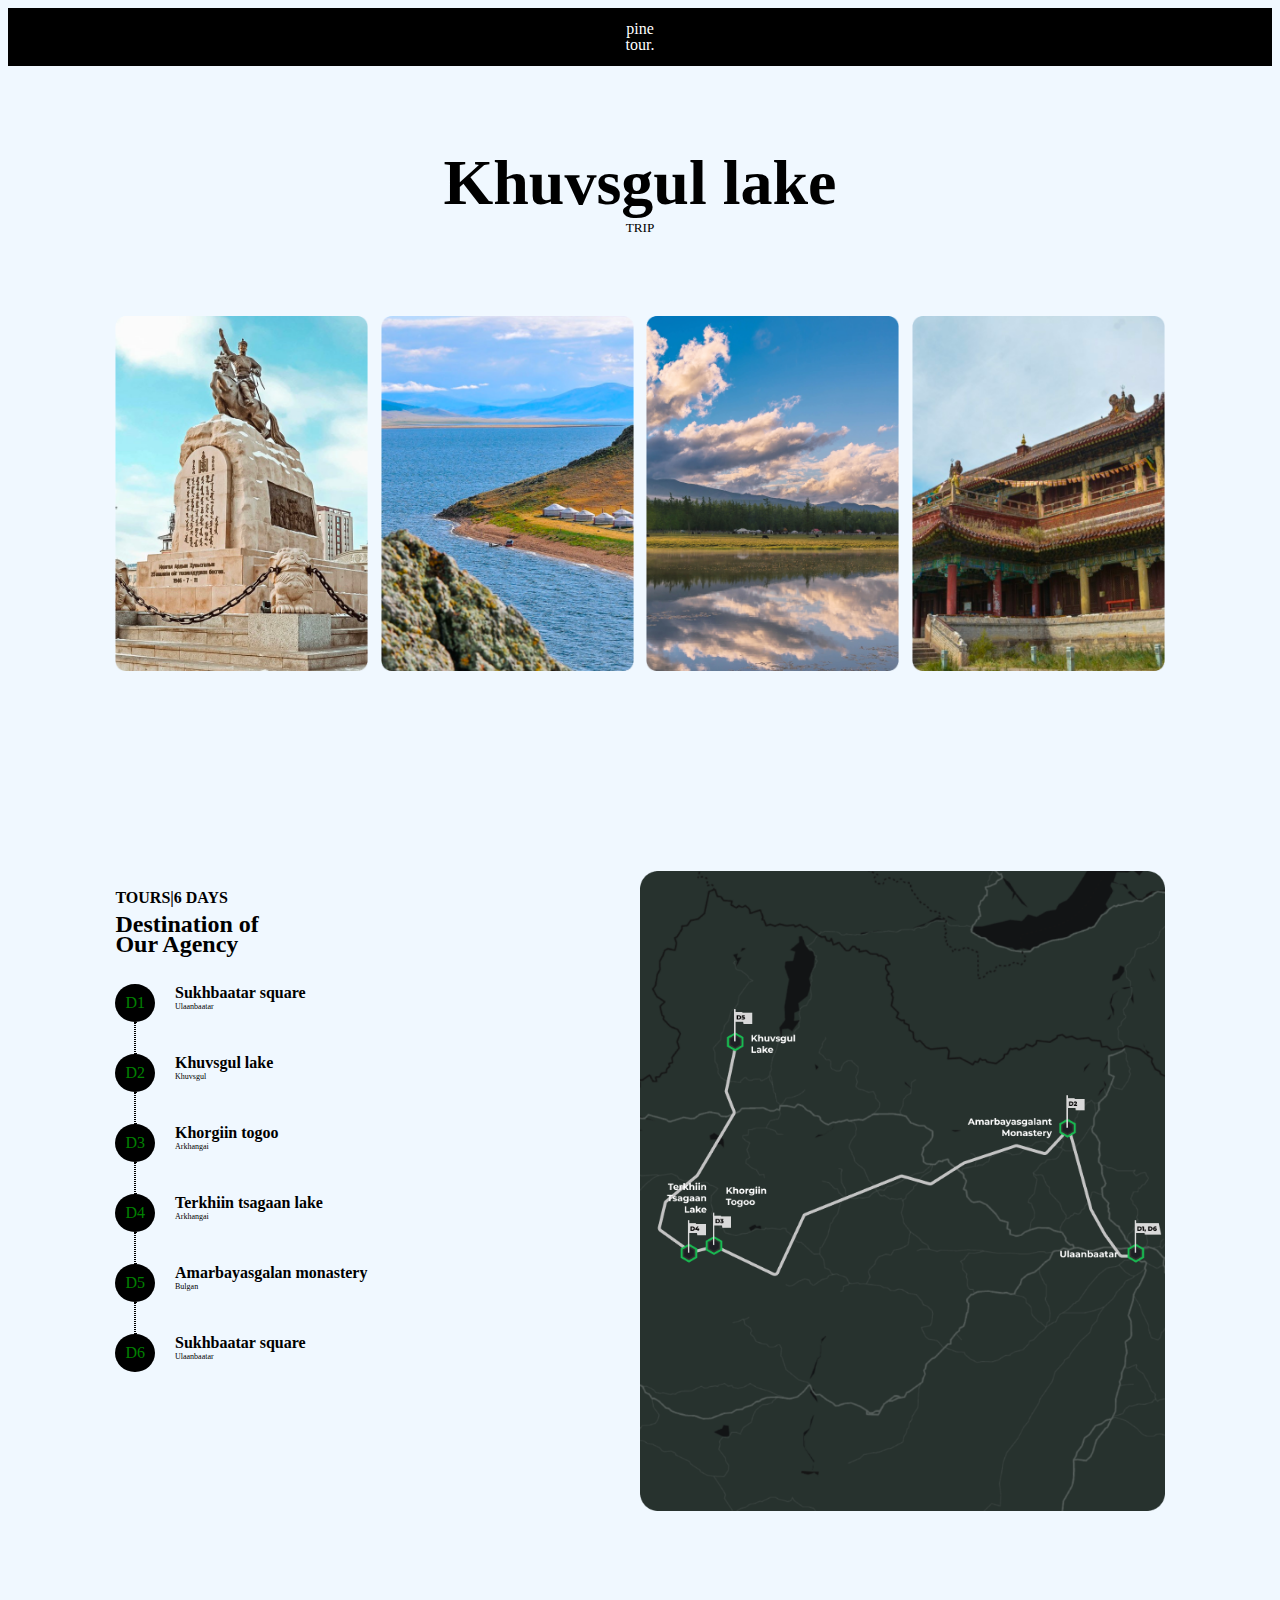
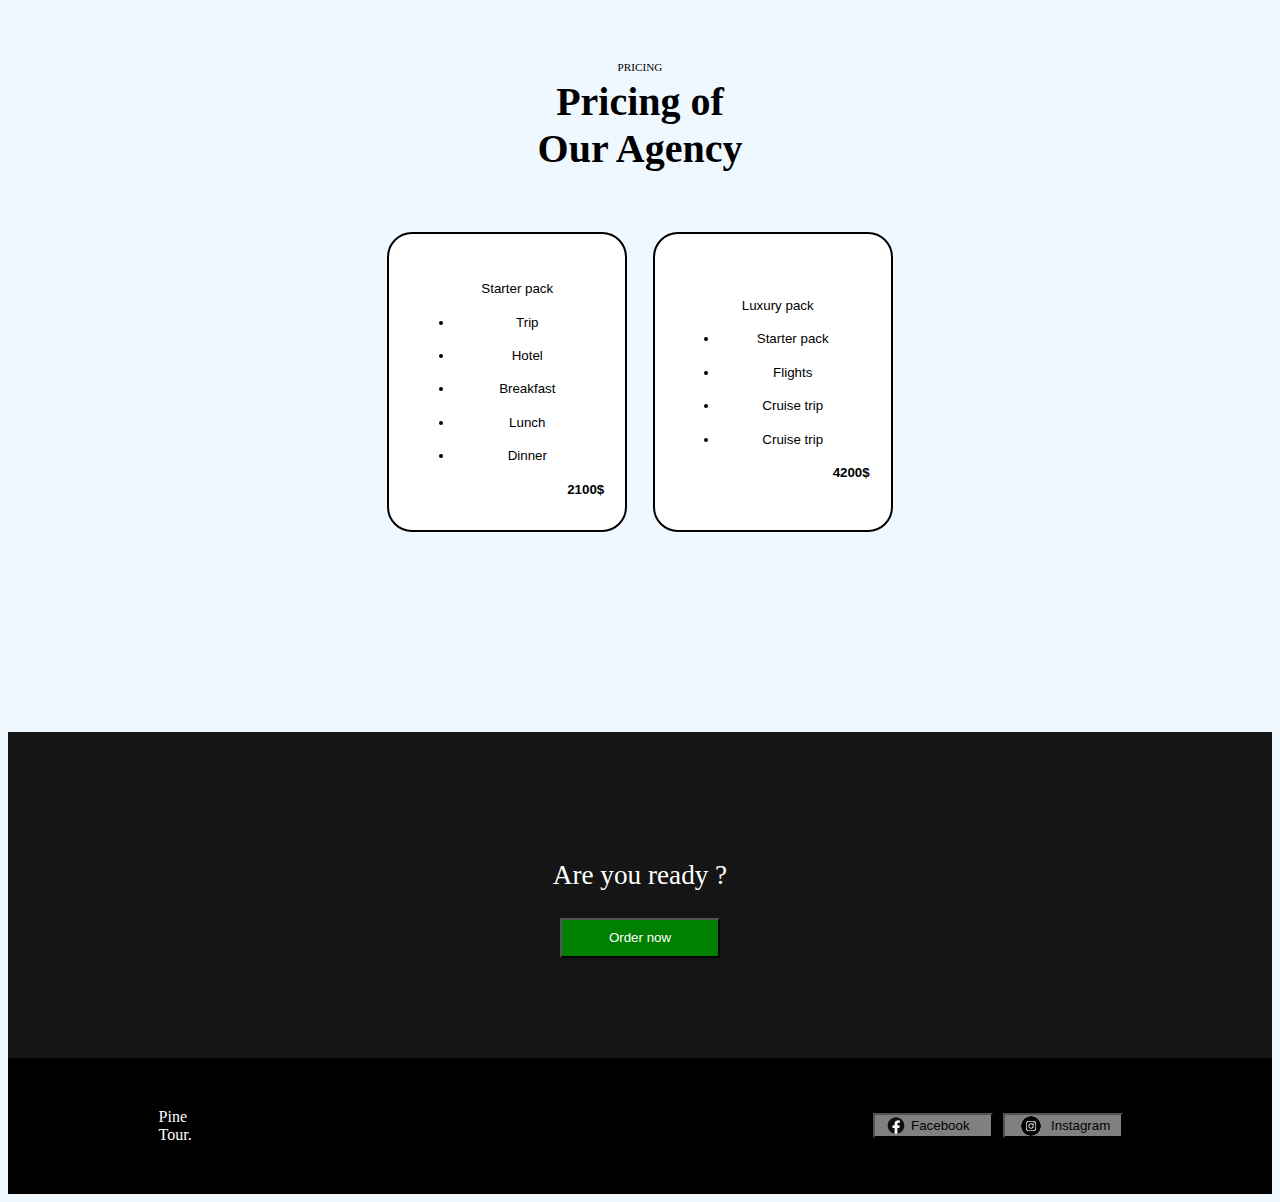
==== index.html @ 6aaae473 "first commit" ====
<!DOCTYPE html>
<hmtl>
<head>
<style>


.bottom{
    background-color:black;
    color:green;
    padding:10px;
    width:fit-content;
    height:fit-content;
    border-radius:100%
}
.dot{
    height:30px;
    width:0px;
    border:1px dotted black;
    margin-left:19px;
}
button:hover{
    border-color:green
}

</style>
</head>
    <body style="background-color:aliceblue" >
        <div style="background-color:black;color:white;text-align:center;padding:5px;line-height: 0%;position:sticky;top:0">
            <p>pine</p>
            <p>tour.</p>
        </div>
        <div style="text-align:center;margin:80px;">
            <h1 style="margin:0;font-size:400%">Khuvsgul lake</h1>
            <h5 style="font-weight:lighter;margin:0" >TRIP</h5>
        </div>
        <div style="justify-content:center;display:flex;gap:1%" >
            <img style="width:20%" src="Group 14.png"/>
            <img style="width:20%" src="Group 15.png"/>
            <img style="width:20%" src="Group 13 (2).png"/>
            <img style="width:20%" src="Frame 16.png"/>
        </div>
        <div style="
        display:flex;
        justify-content:center;
        margin:auto;
        margin-top:200px;
        margin: bottom 200px;">
         <div style="width:41.5%;;">
            <div style="line-height:0;">
                <h5 style="font-size:100%">TOURS|6 DAYS</h5>
                <h2>Destination of</h2>
                <h2>Our Agency</h2>

            </div>
            <div>
                <div style="display:flex;margin-top:40px">
                    <div class="bottom">D1</div>
                    <div style="margin-left:20px">
                        <b style="margin:0">Sukhbaatar square</b>
                        <p style="font-size:50%;margin:0">Ulaanbaatar</p>
                    </div>
                </div>
                <div class="dot"></div>
                <div style="display:flex">
                    <div class="bottom">D2</div>
                    <div style="margin-left:20px">
                        <b>Khuvsgul lake</b>
                        <p style="font-size:50%;margin:0">Khuvsgul</p>
                    </div>
                </div>
                <div class="dot"></div>
                <div style="display:flex">
                    <div class="bottom">D3</div>
                    <div style="margin-left:20px">
                        <b>Khorgiin togoo</b>
                        <p style="font-size:50%;margin:0">Arkhangai</p>
                    </div>
                </div>
                <div class="dot"></div>
                <div style="display:flex">
                    <div class="bottom">D4</div>
                    <div style="margin-left:20px">
                        <b>Terkhiin tsagaan lake</b>
                        <p style="font-size:50%;margin:0">Arkhangai</p>
                    </div>
                </div>
                <div class="dot"></div>
                <div style="display:flex">
                    <div class="bottom">D5</div>
                    <div style="margin-left:20px">
                        <b>Amarbayasgalan monastery</b>
                        <p style="font-size:50%;margin:0">Bulgan</p>
                    </div>
                </div>
                <div class="dot"></div>
                <div style="display:flex">
                    <div class="bottom">D6</div>
                    <div style="margin-left:20px">
                        <b>Sukhbaatar square</b>
                        <p style="font-size:50%;margin:0">Ulaanbaatar</p>
                    </div>
                </div>

            </div>
         </div>
         <img style="width:41.5%" src="Group 26.png"/>
        </div>
        <div style="text-align:center;margin-top:150px">
            <p style="margin:5px;font-size:70%">PRICING</p>
            <h2 style="margin:0; font-size:250%">Pricing of</h2>
            <h2 style="margin:0 ;font-size:250%">Our Agency</h2>
        </div>
        <div style="display:flex;justify-content:center; margin-top:60px">
            <button id="demo1" onclick="myFunction1()" style="background-color: white;width:19%;shape-margin:100px;border-radius:25px;border-style:solid;height:300px" type="button">
                <p style="margin-left:20px">Starter pack</p>
                <ul>
                    <li style="margin:10%">Trip</li>
                    <li style="margin:10%">Hotel</li>
                    <li style="margin:10%">Breakfast</li>
                    <li style="margin:10%">Lunch</li>
                    <li style="margin:10%">Dinner</li>
                </ul>
                <b style="margin-left:70%;margin-top:20px;">2100$</b>
            </button>
            <script>
                function myFunction1(){
                    document.getElementById("demo1").style.bordercolor="green";
                }
            </script>
            <button id="demo" onclick="myFunction()" style="background-color:white;width:19%;margin-left:2%;border-radius:25px;border-style:solid;height:300px" type="button">
                <p style="margin-left:10px">Luxury pack</p>
                <ul>
                    <li style="margin:10%">Starter pack</li>
                    <li style="margin:10%">Flights</li>
                    <li style="margin:10%">Cruise trip</li>
                    <li style="margin:10%">Cruise trip</li>
                    
                </ul>
                <b style="margin-left:70%;margin-top:0%">4200$</b>
            </button>
            <script>
                function myFunction(){
                    document.getElementById("demo").style.borderColor="green";
                 }
            
            </script>
        </div>
        <div style="background-color:rgb(22, 21, 21);padding:100px;color:white;text-align:center;margin-top:200px">
            <p style="font-size:170%">Are you ready ?</p>
            <a href="file:///Users/24LP8255/Desktop/lesson-1/index1.html"><button style="background-color:green;padding:1%;color:white;width:15%" type="button">Order now</button></a>
        </div>
        <div style="background-color:black;color:white;display: flex;justify-content:center;padding:50px">
            <div style="display:flex;justify-content:space-between;width:83%;">
            <div>
                <p style="margin:0;margin-left:5%">Pine</p>
                <p style="margin:0;margin-left:5%">Tour.</p>
            </div>
            <div style="display:flex;justify-content:space-between;align-items:center;gap:10px">
                <button style="display:flex;align-items:center;background-color:gray;height:25px;width:120px">
                    <img src="Facebook-f_Logo-Black-Logo.wine.svg" style="width:25px;height:25px;width:30px"/>
                    <p>Facebook</p>
                </button>
                <button style="display:flex;align-items:center;background-color:gray;height:25px;width:120px">
                    <img src="images (1).png" style="width:20px;height:20px;margin:10px;background-color:gray;border-radius: 100%;"/>
                    <p>Instagram</p>
                </button>
            </div>
            </div>
        </div>

        

    </body>
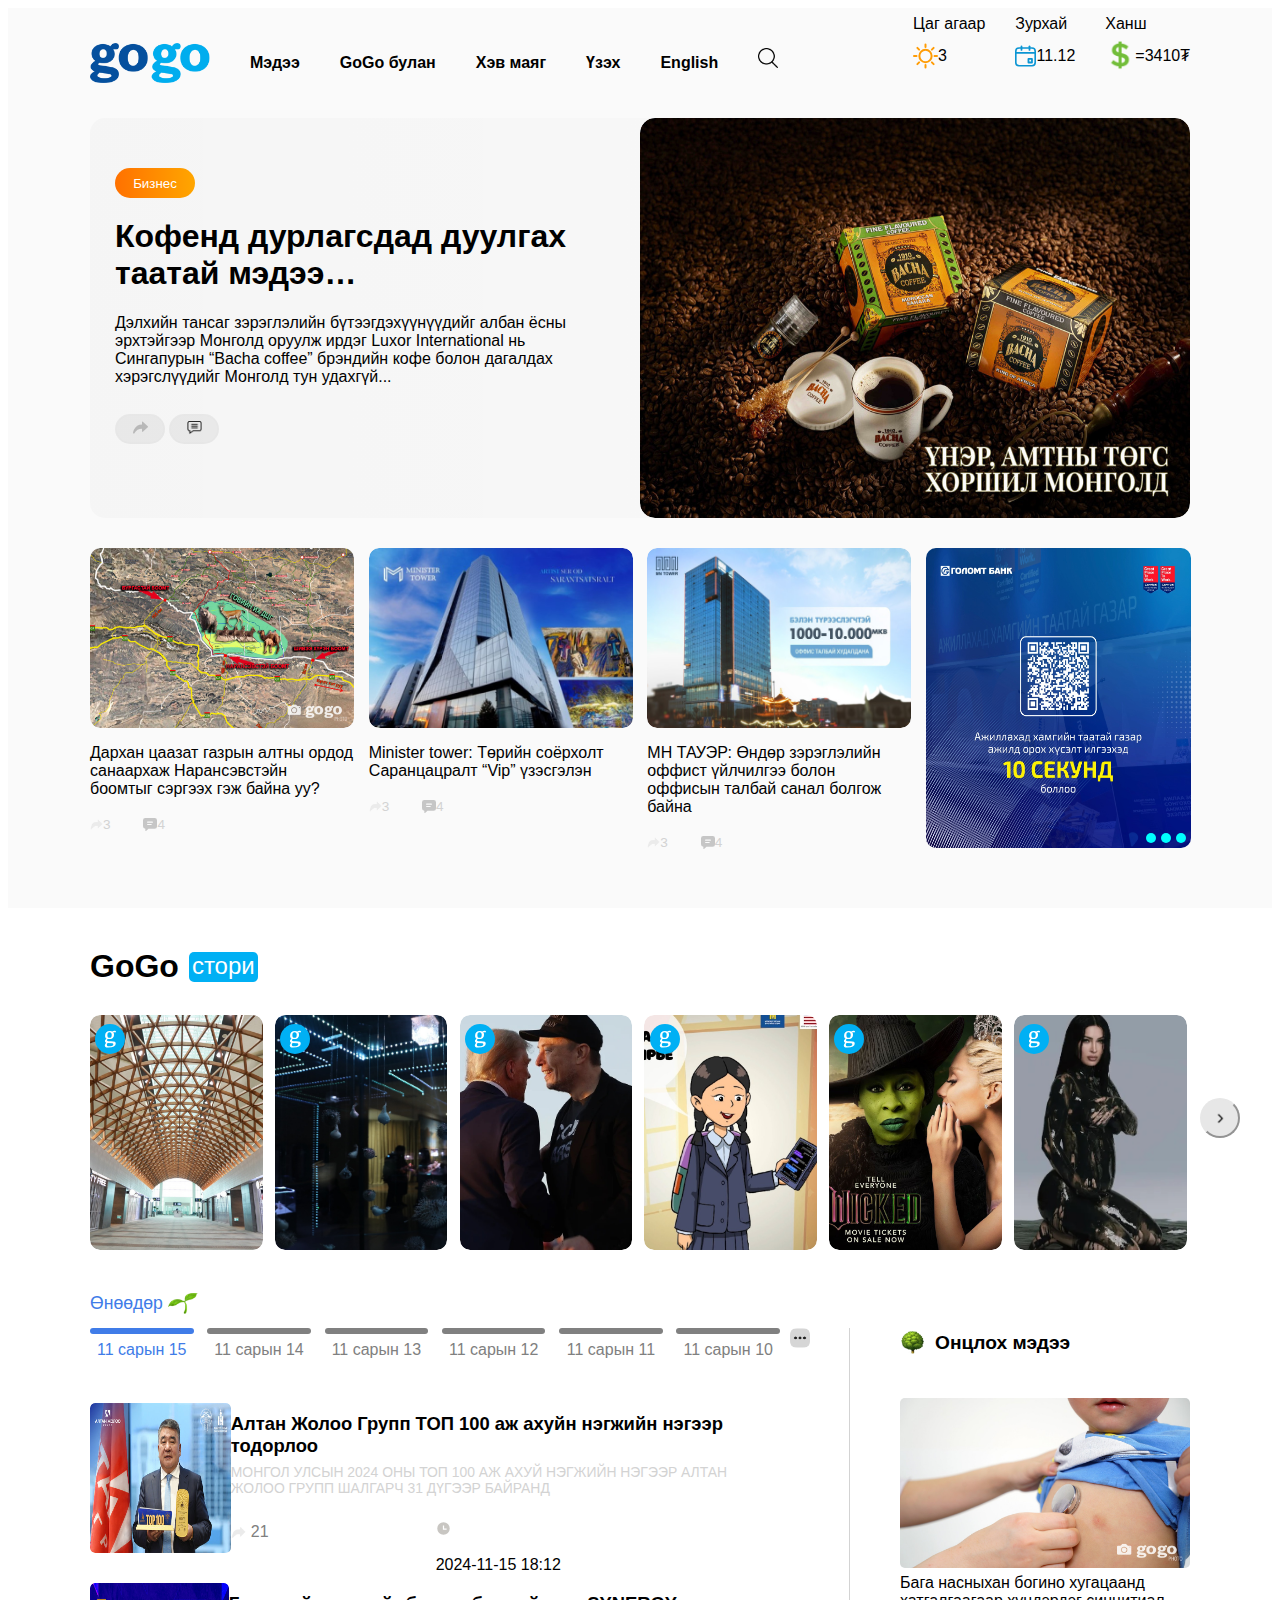
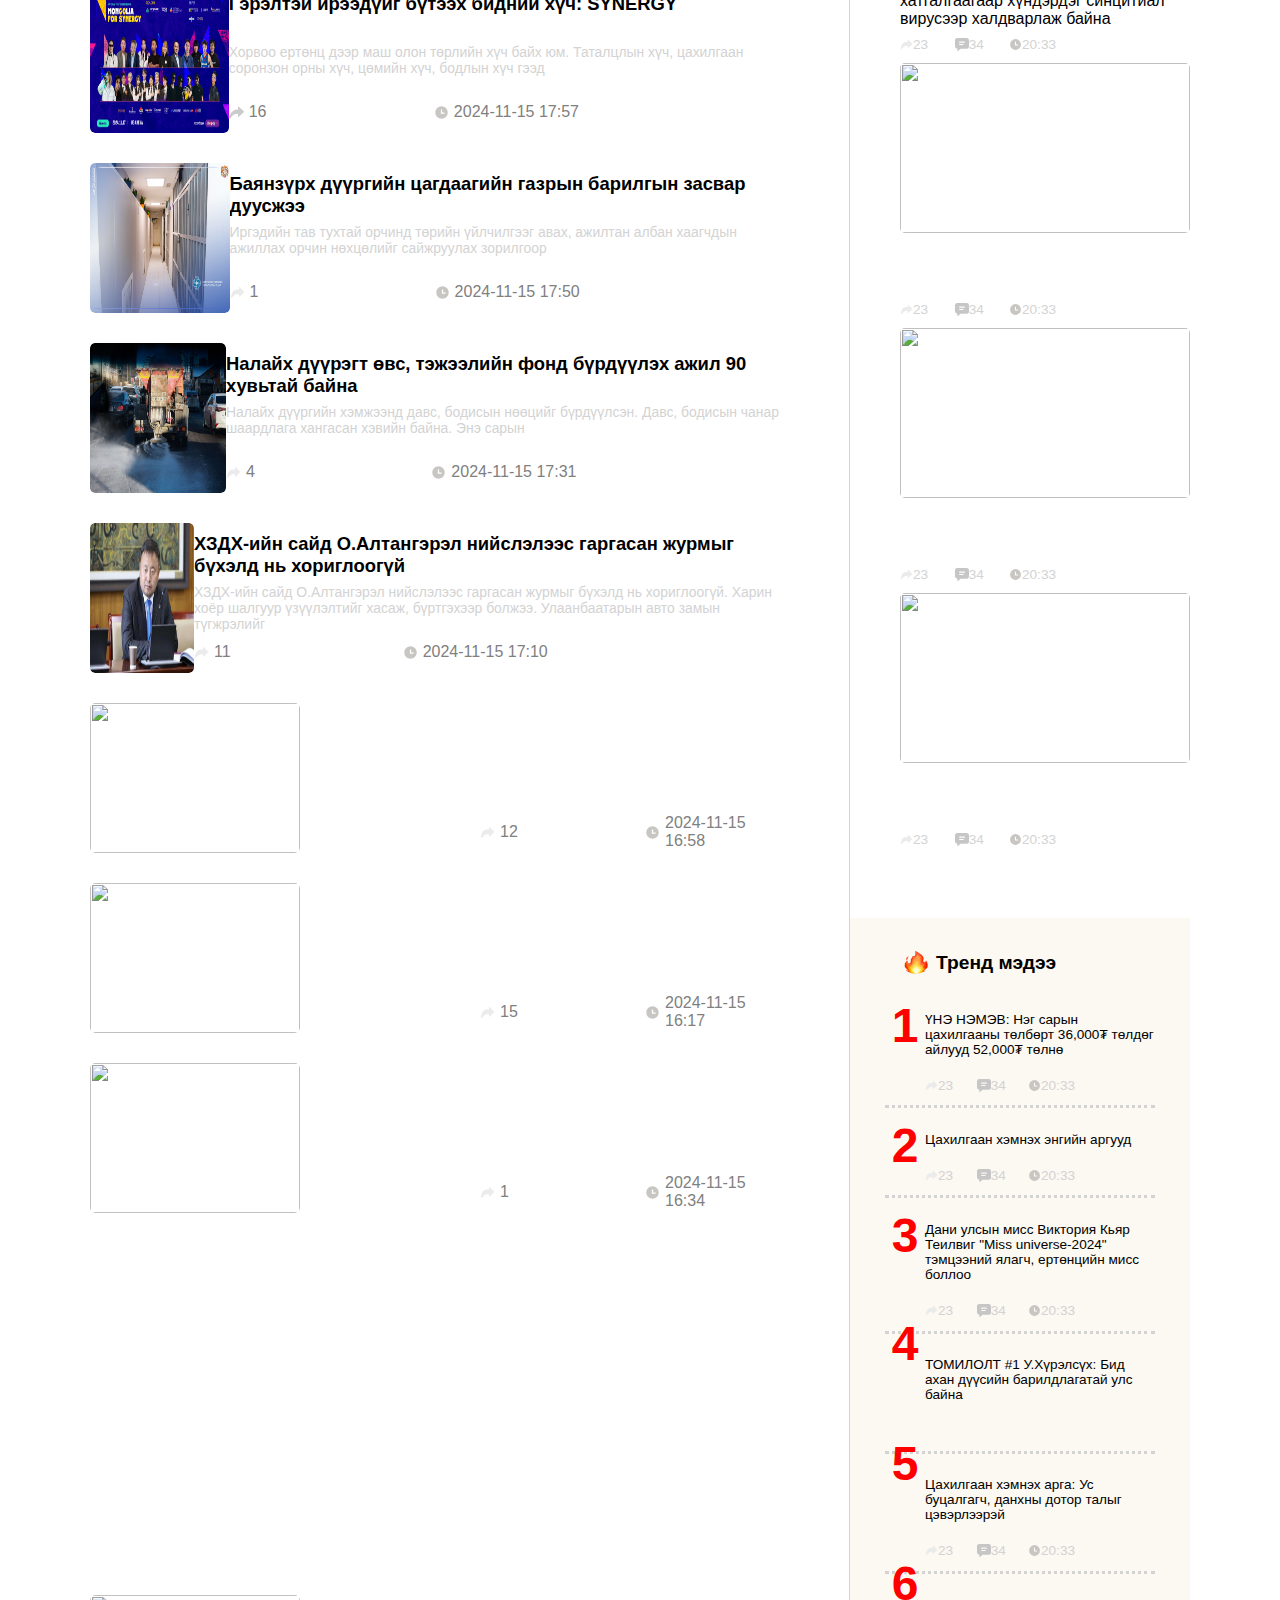
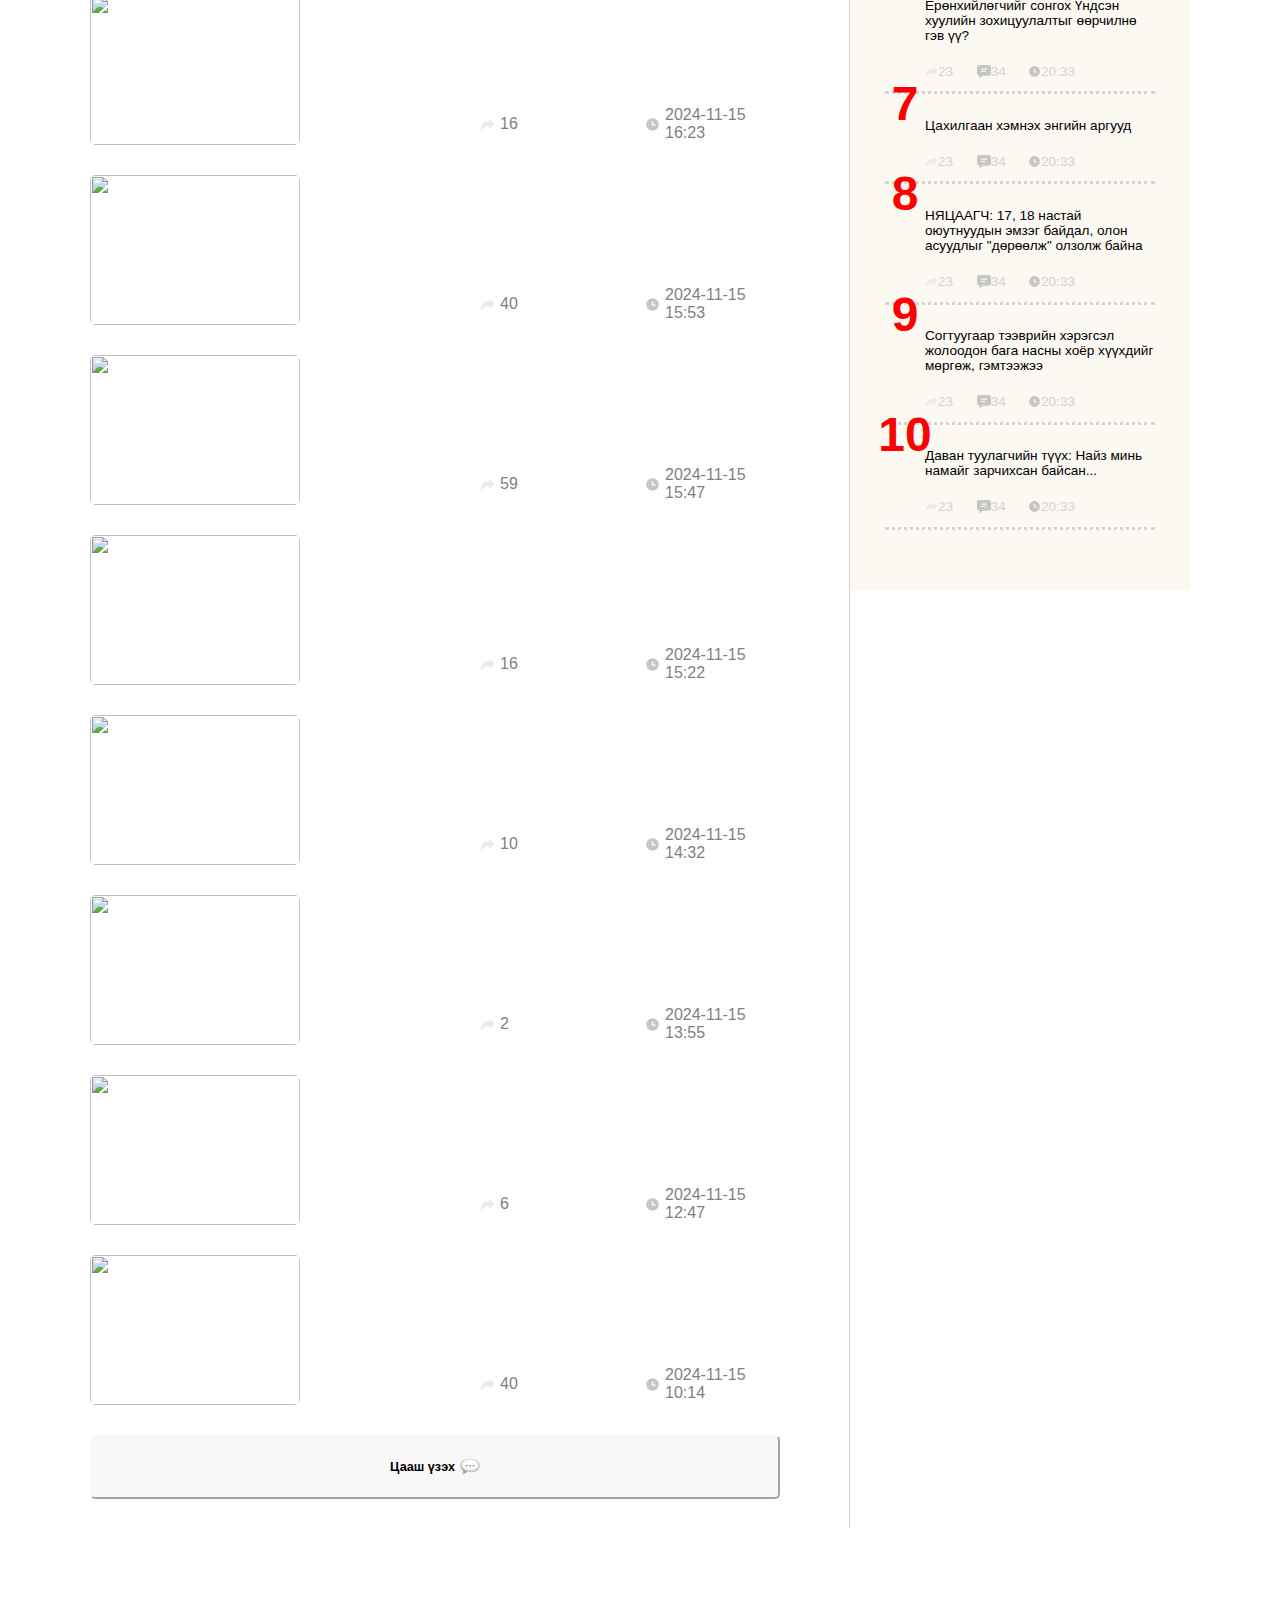
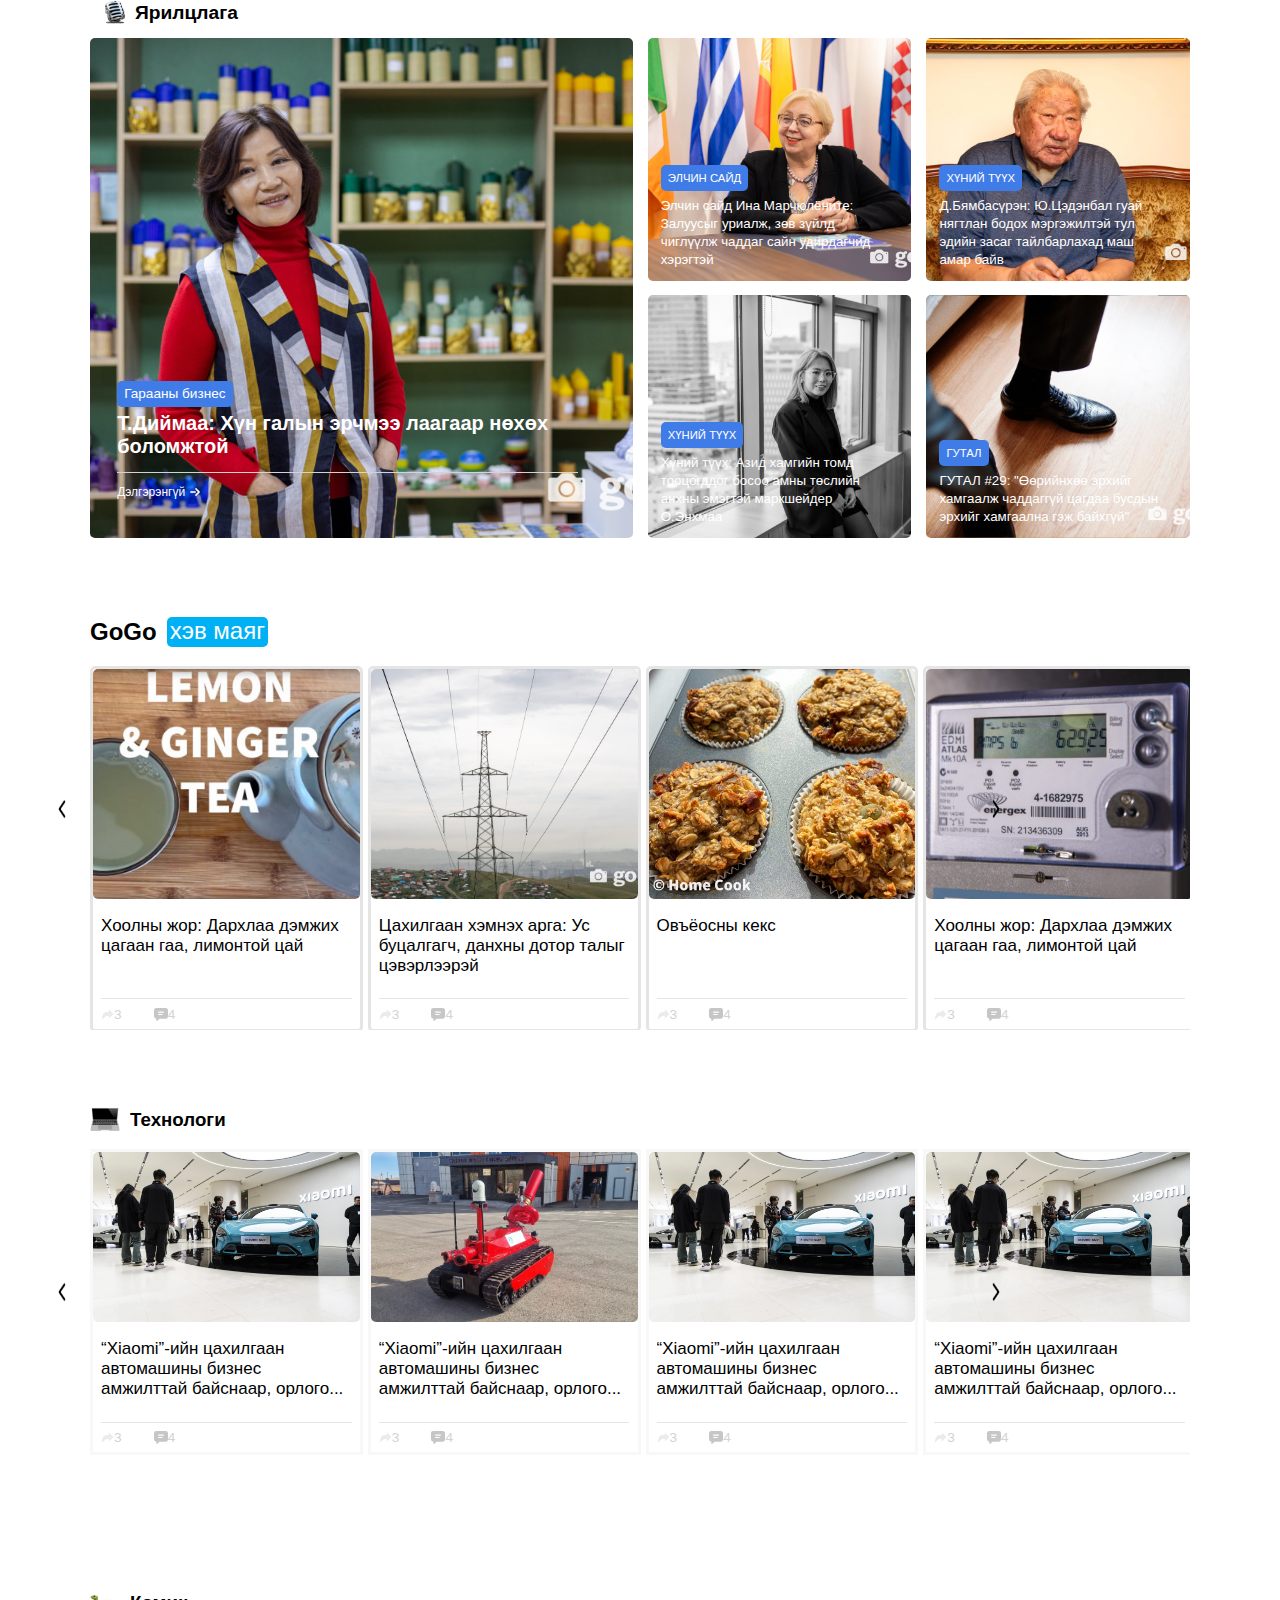
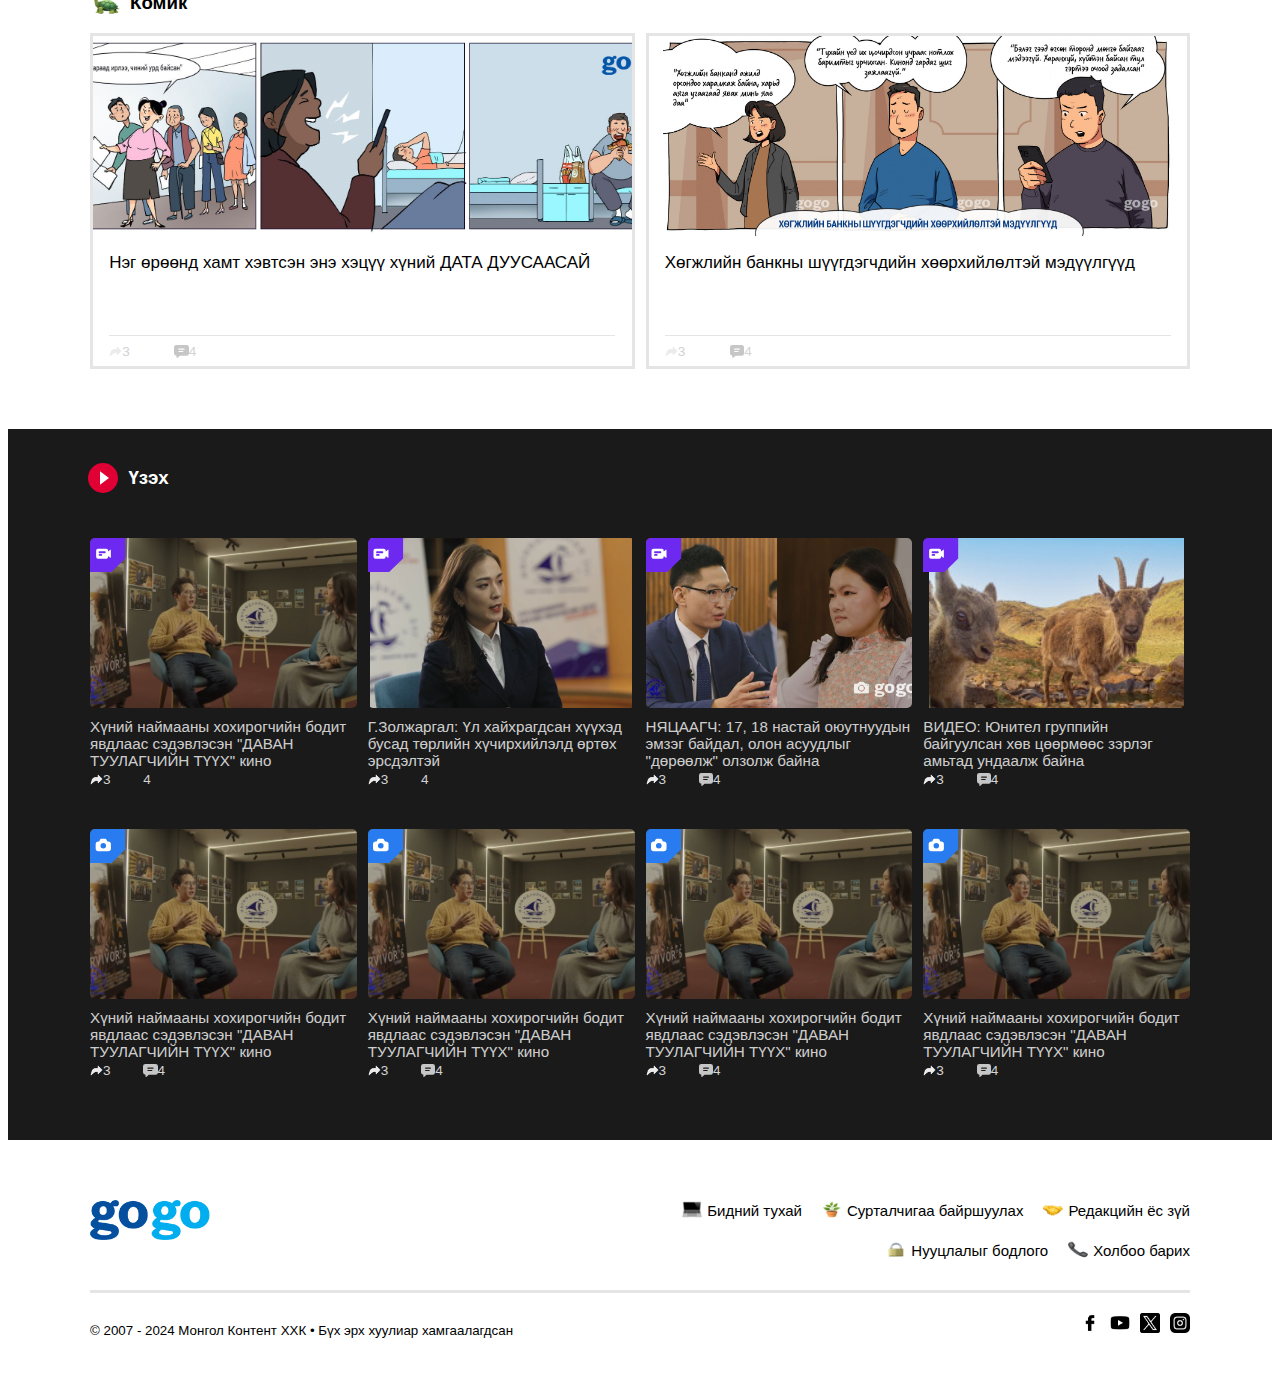
==== commit 20f32fae: "oorclolt" ====
--- a/index.html
+++ b/index.html
@@ -1,173 +1,1685 @@
 <!DOCTYPE html>
-<hmtl>
+<html lang="en">
+
 <head>
-<style>
+    <meta charset="UTF-8">
+    <meta name="viewport" content="width=device-width, initial-scale=1.0">
+    <title>GoGo</title>
+    <link rel="stylesheet" href="style.css">
+    <script src="new.js"></script>
+</head>
+<body>
+    <div class="div1">
+        <div class="header">
+            <div class="head1">
+                <img src="gogo-logo.345096b3.png" class="logo" />
+                <div class="dropdown">
+                    <strong class="dorpbtn">Мэдээ</strong>
+                    <div class="dropdown-content">
+                        <div style="display:flex">
+                            <div class="list-margin">
+                                <li><a href="#">Улс төр</a></li>
+                                <li><a href="#">Бизнес</a></li>
+                                <li><a href="#">Эдийн засаг</a></li>
+                                <li><a href="#">Боловсрол</a></li>
+                            </div>
+                            <div class="list-margin">
+                                <li><a href="#">SOS</a></li>
+                                <li><a href="#">Спорт</a></li>
+                                <li><a href="#">Нийгэм</a></li>
+                                <li><a href="#">Дэлхийд</a></li>
+                                <li><a href="#">GoGo Тойм</a></li>
+                            </div>
+                        </div>
+                    
+                    </div>
+                </div>
+                <div class="dropdown">
+                    <strong class="dorpbtn">GoGo булан</strong>
+                    <div class="dropdown-content">
+                        <div style="display:flex">
+                         <div class="list-margin">
+                            <li><a href="#">GoGo cafe</a></li>
+                            <li><a href="#">GoGO асуулт </a></li>
+                            <li><a href="#">CEO</a></li>
+                            <li><a href="#">Гарааны бизнес</a></li>
+                            <li><a href="#">Соёлын довтолгоо</a></li>
+                        </div>
+                        <div class="list-margin">
+                            <li><a href="#"></a></li>
+                            <li><a href="#"></a></li>
+                            <li><a href="#"></a></li>
+                            <li><a href="#"></a></li>
+                            <li><a href="#"></a></li>
+                        </div>
+                        </div>
+                    </div>
+                </div>
+                <div>
+                    <strong>Хэв маяг</strong>
+                    <div>
+                        <div></div>
+                        <div></div>
+                    </div>
+                </div>
+                <div>
+                    <strong>Үзэх</strong>
+                    <div></div>
+                </div>
+                <strong>English</strong>
+                <div id="search-input"><input/></div>
+                <div  onclick="MyFunction">
+                    <img src="search-interface-symbol.png" id="search-symbol"/>
+                    <div id="search-input"></div>
+                </div>
 
+                <script>
+                    function MyFunction(){
+                        document.getElementByid("search-input").style.display="block"
+                    }
+                </script>
+            </div>
+            <div id="head2">
+                <div style="line-height: 0;">
+                    <p>Цаг агаар</p> 
+                    <div style="display:flex">
+                        <img src="sun-icon.b61be7df.svg"/>
+                        <p>3</p>
+                    </div>
+                </div>
+                <div style="line-height: 0;">
+                    <p>Зурхай</p>
+                    <div style="display:flex">
+                        <img src="calendar-icon.ff84145b.svg"/>
+                        <p>11.12</p>
+                    </div>
+                </div>
+                <div style="line-height:0;">
+                    <p>Ханш</p>
+                    <div style="display:flex">
+                        <img style="width:30px;height:30px" src="dollar-symbol.png"/>
+                        <p>=3410₮</p>
+                    </div>
+                </div>
+            </div>
+        </div>
+        <div class="heade960"></div>
+        <div class="p1">
+            <div class="new1">
+                <div>
+                    <button class="button1">Бизнес</button>
+                    <div class="txt1">
+                        <h1>Кофенд дурлагсдад дуулгах таатай мэдээ…</h1>
+                    </div>
+                    <div class="txt1">
+                        <p>Дэлхийн тансаг зэрэглэлийн бүтээгдэхүүнүүдийг албан ёсны эрхтэйгээр Монголд оруулж ирдэг Luxor International нь Сингапурын “Bacha сoffee” брэндийн кофе болон дагалдах хэрэгслүүдийг Монголд тун удахгүй...</p>
+                    </div>
+                    <div style="margin-top:20px">
+                        <button class="button-share">
+                            <img  class="share-icon" src="share-gray.f2280499.svg"/>
+                        </button>
+                        <button class="button-share">
+                            <img style="width: 15px;height: 15px;" src="comment.png"/>
+                        </button>
+                    </div>
+                </div>
+            </div>
+            <div class="img1-div">
+                <img src="gogo2.jpg" class="main-new-img"/>
+                <div class="hover-ef">
+                    <div class="read"><p>Дэлгэрэнгүй унших</p>
+                        <img class="read-arrow" src="arrow-right.png"/>
+                    </div>
+                    
+                </div>
+            </div>
+        </div>
+        <div class="p2">
+            <div class="new-img">
+                <div class="border-img">
+                    <img class="img1" src="new1.jpg"/>
+                    <div class="hover-ef1">
+                        <div class="read">
+                            <p>Унших</p>
+                            <img class="read-arrow" src="arrow-right.png"/>
+                        </div>
+                    </div>
+                </div>
+                <p>Дархан цаазат газрын алтны ордод санаархаж Нарансэвстэйн боомтыг сэргээх гэж байна уу?</p>
+                <div class="date2">
+                    <div class="date-div">
+                        <img class="icon-comment" src="icons8-share-48.png"/>
+                        <p>3</p>
+                    </div>
+                    <div class="date-div">
+                        <img class="icon-comment" src="comment-light.bd31b019.svg"/>
+                        <p>4</p>
+                    </div>
+                </div>
+            </div>
+            <div class="new-img">
+                <div class="border-img">
+                    <img class="img1" src="new2.jpg"/>
+                    <div class="hover-ef1">
+                        <div class="read">
+                            <p>Унших</p>
+                            <img class="read-arrow" src="arrow-right.png"/>
+                        </div>
+                    </div>
+                </div>
+                <p>Minister tower: Төрийн соёрхолт Саранцацралт “Vip” үзэсгэлэн</p>
+                <div class="date2">
+                    <div class="date-div">
+                        <img class="icon-comment" src="icons8-share-48.png"/>
+                        <p>3</p>
+                    </div>
+                    <div class="date-div">
+                        <img class="icon-comment" src="comment-light.bd31b019.svg"/>
+                        <p>4</p>
+                    </div>
+                </div>
+            </div>
+            <div class="new-img">
+                <div class="border-img">
+                    <img class="img1" src="new3.jpg"/>
+                    <div class="hover-ef1">
+                        <div class="read">
+                            <p>Унших</p>
+                            <img class="read-arrow" src="arrow-right.png"/>
+                        </div>
+                    </div>
+                </div>
+                <p>МН ТАУЭР: Өндөр зэрэглэлийн оффист үйлчилгээ болон оффисын талбай санал болгож байна</p>
+                <div class="date2">
+                    <div class="date-div">
+                        <img class="icon-comment" src="icons8-share-48.png"/>
+                        <p>3</p>
+                    </div>
+                    <div class="date-div">
+                        <img class="icon-comment" src="comment-light.bd31b019.svg"/>
+                        <p>4</p>
+                    </div>
+                </div>
+            </div>
+            <div class="new-img">
+                <img src="b1.jpg" id="b1" class="ad"/>
+                <img src="b2.jpg" id="b2" class="ad"/>
+                <img src="b3.jpg" id="b3" class="ad"/>
+            
+                <div class="sw1">
+                    <div class="sw-dot" onclick="funct1()" id="dot1"></div>
+                    <div class="sw-dot" onclick="funct2()" id="dot2"></div>
+                    <div class="sw-dot" onclick="funct3()" id="dot3"></div>
+                </div>
+            </div>
+        </div>
+    </div>
+    <div class="div960">
+        <div class="header960">
+            <div class="head3">
+                <div class="logo-div">
+                    <img class="logo960" src="gogo-logo.345096b3 (1).png"/>
+                </div>
+                <div class="weather">
+                    <p style="margin: 0;margin-top: 5px;">Цаг агаар</p>
+                    <div style="display: flex;font-size: 170%;align-items: center;gap:5px">
+                        <img src="sun-icon.b61be7df.svg" style="width: 20px;height: 20px;margin-top: 5px;"/>
+                        <p style="margin: 0;margin-top: 5px;">0</p>
+                    </div>
+                </div>
+                <div class="weather" id="zurhai">
+                    <p style="margin: 0;margin-top: 5px;">Зурхай</p>
+                    <div style="display: flex;font-size: 170%;align-items: center;gap:5px">
+                        <img src="calendar-icon.ff84145b (1).svg" style="width: 15px;height: 15px;margin-top: 5px;"/>
+                        <p style="margin: 0;margin-top: 5px;">11.22</p>
+                    </div>
+                </div>
+                <div class="weather">
+                    <p style="margin: 0;margin-top: 5px;">Валютын ханш</p>
+                    <div style="display: flex;font-size: 170%;align-items: center;gap:5px">
+                        <p style="color:green;margin: 0;margin-top: 5px;">$</p>
+                        <p style="margin: 0;margin-top: 5px;">| 3400</p>
+                    </div>
+                </div>
+            </div>
+            <div class="head-more">
+                <div class="menu-div">
+                    <img src="burger-menu.6c31a5c9.svg"/>
+                </div>
+            </div>
+        </div>
+        <div class="highlights">
+            <img src="highl.jpg"  class="highlights-img"/>
+            <div class="sel">
+                <div class="sel1"></div>
+                <div class="sel1"></div>
+                <div class="sel1"></div>
+                <div class="sel1"></div>
+            </div>
+            <div class="exp">
+                <div></div>
+                <div></div>
+                <div></div>
+            </div>
+        </div>
+        <div class="home-tab">
+            <div class="tabs">
+                <img class="tab-img" src="highlightnews.4812c9a7.png"/>
+                <b>Онцлох</b>
+            </div>
+            <div class="tabs" style="background:#0050A4;">
+                <img class="tab-img" src="todaynews.6ba1d8b2.png"/>
+                <b>Шинэ</b>
+            </div>
+            <div class="tabs">
+                <img class="tab-img" src="trend.43e0b806.png"/>
+                <b>Тренд</b>
+            </div>
+        </div>
+    </div>
+    <div></div>
+    <div class="div2">
+        <div class="stories">
+            <div class="story-main">
+             <div class="story-tittle">
+                <h1>GoGo</h1>
+                <div class="story">
+                    <p style="margin: 0;">стори</p>
+                </div>
+             </div>
+             <div class="story-div">
+                <div class="border-story" id="sr1"><img class="story-img" src="story2.jpeg" /><img src="author.df8ba556.svg" class="G-logo"/></div>
+                <div class="border-story" id="sr2"><img class="story-img" src="story3.jpg" /><img src="author.df8ba556.svg" class="G-logo"/></div>
+                <div class="border-story" id="sr3"><img class="story-img" src="story4.jpg" /><img src="author.df8ba556.svg" class="G-logo"/></div>
+                <div class="border-story" id="sr4"><img class="story-img" src="story5.jpg"/><img src="author.df8ba556.svg" class="G-logo"/></div>
+                <div class="border-story" id="sr5"><img class="story-img" src="story6.jpg" /><img src="author.df8ba556.svg" class="G-logo"/></div>
+                <div class="border-story" id="sr6"><img class="story-img" src="story7.jpg" /><img src="author.df8ba556.svg" class="G-logo"/></div>
+                <div class="border-story" id="sr7"><img class="story-img" src="story4.jpg" /><img src="author.df8ba556.svg" class="G-logo"/></div>
+                <div class="border-story" id="sr8"><img class="story-img" src="story1.jpeg" /><img src="author.df8ba556.svg" class="G-logo"/></div>
+             </div>
+             </div>
+            <div class="button-div">
+                <button id="story-button1" onclick="back()">
+                    <img class="arrow" src="left.png"/>
+                </button>
+                <button id="story-button2" onclick="foward()">
+                  <img class="arrow" style="rotate: 180deg;" src="left.png"/>
+                </button>
+            </div>
+          
+        </div>
+        <div class="news">
+            <div class="daily-news">
+                <div class="dn-top">
+                    <div class="today" id="today">
+                        <p>Өнөөдөр</p>
+                        <img src="todaynews.6ba1d8b2.png" style="width:30px;height: 30px;"/>
+                        <img/>
+                    </div>
+                    <div class="days-container">
+                        <div class="day-div" id="day1" onclick="day1()">
+                            <div class="day-button" id="day1button"></div>
+                            <p>11 сарын 15</p>
+                        </div>
+                        <div class="day-div" id="day2" onclick="day2()">
+                            <div class="day-button" id="day2button"></div>
+                            <p>11 сарын 14</p>
+                        </div>
+                        <div class="day-div" id="day3" onclick="day3()">
+                            <div class="day-button"></div>
+                            <p>11 сарын 13</p>
+                        </div>
+                        <div class="day-div" id="day4" onclick="day4()">
+                            <div class="day-button"></div>
+                            <p>11 сарын 12</p>
+                        </div>
+                        <div class="day-div" id="day5" onclick="day5()">
+                            <div class="day-button"></div>
+                            <p>11 сарын 11</p>
+                        </div>
+                        <div class="day-div" id="day6" onclick="day6()">
+                            <div class="day-button"></div>
+                            <p>11 сарын 10</p>
+                        </div>
+                    </div>
+                    <img class="calendar" src="more.png"/>
+                    
+                </div>
+                <div class="d-news" id="nov15">
+                    <div class="news1">
+                        <div class="d-news-img">
+                            <img class="daily-img" src="dnew1.jpg"/>
+                            <div class="hover-ef2">
+                                <div class="read">
+                                     <p>Унших</p>
+                                 <img class="read-arrow" src="arrow-right.png"/>
+                               </div>
+                            </div>
+                        </div>
+                        <div class="news-txt">
+                            <div class="head-text">
+                                <b>Алтан Жолоо Групп ТОП 100 аж ахуйн нэгжийн нэгээр тодорлоо</b>
+                            </div>
+                            <div class="text">
+                                <p>МОНГОЛ УЛСЫН 2024 ОНЫ ТОП 100 АЖ АХУЙ НЭГЖИЙН НЭГЭЭР АЛТАН ЖОЛОО ГРУПП ШАЛГАРЧ 31 ДҮГЭЭР БАЙРАНД</p>
+                            </div>
+                            <div class="date">
+                                <div class="share-div"><img src="icons8-share-48.png" class="date-icon"/><p>21</p></div>
+                                <div class=""><img class="date-icon" src="time-gray.9098dcef.svg"/><p>2024-11-15 18:12</p></div>
+                            </div>
+                        </div>
+                    </div>
+                    <div class="news1">
+                        <div class="d-news-img">
+                            <img class="daily-img" src="news2.jpeg"/>
+                            <div class="hover-ef2">
+                                <div class="read">
+                                     <p>Унших</p>
+                                 <img class="read-arrow" src="arrow-right.png"/>
+                               </div>
+                            </div>
+                        </div>
+                        <div class="news-txt">
+                            <div class="head-text">
+                                <b>Гэрэлтэй ирээдүйг бүтээх бидний хүч: SYNERGY</b>
+                            </div>
+                            <div class="text">
+                                <p>Хорвоо ертөнц дээр маш олон төрлийн хүч байх юм. Таталцлын хүч, цахилгаан соронзон орны хүч, цөмийн хүч, бодлын хүч гээд</p>
+                            </div>
+                            <div class="date">
+                                <div class="share-div"><img src="share-gray.f2280499.svg" class="date-icon"/><p>16</p></div>
+                                <div class="share-div"><img class="date-icon" src="time-gray.9098dcef.svg"/><p>2024-11-15 17:57</p></div>
+                            </div>
+                        </div>
+                    </div>
+                    <div class="news1">
+                        <div class="d-news-img">
+                            <img class="daily-img" src="anews4.jpeg"/>
+                            <div class="hover-ef2">
+                                <div class="read">
+                                     <p>Унших</p>
+                                 <img class="read-arrow" src="arrow-right.png"/>
+                               </div>
+                            </div>
+                        </div>
+                        <div class="news-txt">
+                            <div class="head-text">
+                                <b>Баянзүрх дүүргийн цагдаагийн газрын барилгын засвар дуусжээ</b>
+                            </div>
+                            <div class="text">
+                                <p>Иргэдийн тав тухтай орчинд төрийн үйлчилгээг авах, ажилтан албан хаагчдын ажиллах орчин нөхцөлийг сайжруулах зорилгоор</p>
+                            </div>
+                            <div class="date">
+                                <div class="share-div"><img src="icons8-share-48.png" class="date-icon"/><p>1</p></div>
+                                <div class="share-div"><img class="date-icon" src="time-gray.9098dcef.svg"/><p>2024-11-15 17:50</p></div>
+                            </div>
+                        </div>
+                    </div>
+                    <div class="news1">
+                        <div class="d-news-img">
+                            <img class="daily-img" src="anews5.jpeg"/>
+                            <div class="hover-ef2">
+                                <div class="read">
+                                     <p>Унших</p>
+                                 <img class="read-arrow" src="arrow-right.png"/>
+                               </div>
+                            </div>
+                        </div>
+                        <div class="news-txt">
+                            <div class="head-text">
+                                <b>Налайх дүүрэгт өвс, тэжээлийн фонд бүрдүүлэх ажил 90 хувьтай байна</b>
+                            </div>
+                            <div class="text">
+                                <p>Налайх дүүргийн хэмжээнд давс, бодисын нөөцийг бүрдүүлсэн. Давс, бодисын чанар шаардлага хангасан хэвийн байна. Энэ сарын</p>
+                            </div>
+                            <div class="date">
+                                <div class="share-div"><img src="icons8-share-48.png" class="date-icon"/><p>4</p></div>
+                                <div class="share-div"><img class="date-icon" src="time-gray.9098dcef.svg"/><p>2024-11-15 17:31</p></div>
+                            </div>
+                        </div>
+                    </div>
+                    <div class="news1">
+                        <div class="d-news-img">
+                            <img class="daily-img" src="anews3.jpg"/>
+                            <div class="hover-ef2">
+                                <div class="read">
+                                     <p>Унших</p>
+                                 <img class="read-arrow" src="arrow-right.png"/>
+                               </div>
+                            </div>
+                        </div>
+                        <div class="news-txt">
+                            <div class="head-text">
+                                <b>ХЗДХ-ийн сайд О.Алтангэрэл нийслэлээс гаргасан журмыг бүхэлд нь хориглоогүй</b>
+                            </div>
+                            <div class="text">
+                                <p>ХЗДХ-ийн сайд О.Алтангэрэл нийслэлээс гаргасан  журмыг бүхэлд нь хориглоогүй. Харин хоёр шалгуур үзүүлэлтийг хасаж, бүртгэхээр болжээ. Улаанбаатарын авто замын түгжрэлийг</p>
+                            </div>
+                            <div class="date">
+                                <div class="share-div"><img src="icons8-share-48.png" class="date-icon"/><p>11</p></div>
+                                <div class="share-div"><img class="date-icon" src="time-gray.9098dcef.svg"/><p>2024-11-15 17:10</p></div>
+                            </div>
+                        </div>
+                    </div>
+                    <div class="news1">
+                        <div class="d-news-img">
+                            <img class="daily-img" src=""/>
+                            <div class="hover-ef2">
+                                <div class="read">
+                                     <p>Унших</p>
+                                 <img class="read-arrow" src="arrow-right.png"/>
+                               </div>
+                            </div>
+                        </div>
+                        <div class="news-txt">
+                            <div class="head-text"></div>
+                            <div class="text"></div>
+                            <div class="date">
+                                <div class="share-div"><img src="icons8-share-48.png" class="date-icon"/><p>12</p></div>
+                                <div class="share-div"><img class="date-icon" src="time-gray.9098dcef.svg"/><p>2024-11-15 16:58</p></div>
+                            </div>
+                        </div>
+                    </div>
+                    <div class="news1">
+                        <div class="d-news-img">
+                            <img class="daily-img" src=""/>
+                            <div class="hover-ef2">
+                                <div class="read">
+                                     <p>Унших</p>
+                                 <img class="read-arrow" src="arrow-right.png"/>
+                               </div>
+                            </div>
+                        </div>
+                        <div class="news-txt">
+                            <div class="head-text"></div>
+                            <div class="text"></div>
+                            <div class="date">
+                                <div class="share-div"><img src="icons8-share-48.png" class="date-icon"/><p>15</p></div>
+                                <div class="share-div"><img class="date-icon" src="time-gray.9098dcef.svg"/><p>2024-11-15 16:17</p></div>
+                            </div>
+                        </div>
+                    </div>
+                    <div class="news1">
+                        <div class="d-news-img">
+                            <img class="daily-img" src=""/>
+                            <div class="hover-ef2">
+                                <div class="read">
+                                     <p>Унших</p>
+                                 <img class="read-arrow" src="arrow-right.png"/>
+                               </div>
+                            </div>
+                        </div>
+                        <div class="news-txt">
+                            <div class="head-text"></div>
+                            <div class="text"></div>
+                            <div class="date">
+                                <div class="share-div"><img src="icons8-share-48.png" class="date-icon"/><p>1</p></div>
+                                <div class="share-div"><img class="date-icon" src="time-gray.9098dcef.svg"/><p>2024-11-15 16:34</p></div>
+                            </div>
+                        </div>
+                    </div>
+                    <div class="poll">
+                        <div></div>
+                        <div></div>
+                        <div></div>
+                        <div></div>
+                    </div>
+                    <div class="news1">
+                        <div class="d-news-img">
+                            <img class="daily-img" src=""/>
+                            <div class="hover-ef2">
+                                <div class="read">
+                                     <p>Унших</p>
+                                 <img class="read-arrow" src="arrow-right.png"/>
+                               </div>
+                            </div>
+                        </div>
+                        <div class="news-txt">
+                            <div class="head-text"></div>
+                            <div class="text"></div>
+                            <div class="date">
+                                <div class="share-div"><img src="icons8-share-48.png" class="date-icon"/><p>16</p></div>
+                                <div class="share-div"><img class="date-icon" src="time-gray.9098dcef.svg"/><p>2024-11-15 16:23</p></div>
+                            </div>
+                        </div>
+                    </div>
+                    <div class="news1">
+                        <div class="d-news-img">
+                            <img class="daily-img" src=""/>
+                            <div class="hover-ef2">
+                                <div class="read">
+                                     <p>Унших</p>
+                                 <img class="read-arrow" src="arrow-right.png"/>
+                               </div>
+                            </div>
+                        </div>
+                        <div class="news-txt">
+                            <div class="head-text"></div>
+                            <div class="text"></div>
+                            <div class="date">
+                                <div class="share-div"><img src="icons8-share-48.png" class="date-icon"/><p>40</p></div>
+                                <div class="share-div"><img class="date-icon" src="time-gray.9098dcef.svg"/><p>2024-11-15 15:53</p></div>
+                            </div>
+                        </div>
+                    </div>
+                    <div class="news1">
+                        <div class="d-news-img">
+                            <img class="daily-img" src=""/>
+                            <div class="hover-ef2">
+                                <div class="read">
+                                     <p>Унших</p>
+                                 <img class="read-arrow" src="arrow-right.png"/>
+                               </div>
+                            </div>
+                        </div>
+                        <div class="news-txt">
+                            <div class="head-text"></div>
+                            <div class="text"></div>
+                            <div class="date">
+                                <div class="share-div"><img src="icons8-share-48.png" class="date-icon"/><p>59</p></div>
+                                <div class="share-div"><img class="date-icon" src="time-gray.9098dcef.svg"/><p>2024-11-15 15:47</p></div>
+                            </div>
+                        </div>
+                    </div>
+                    <div class="news1">
+                        <div class="d-news-img">
+                            <img class="daily-img" src=""/>
+                            <div class="hover-ef2">
+                                <div class="read">
+                                     <p>Унших</p>
+                                 <img class="read-arrow" src="arrow-right.png"/>
+                               </div>
+                            </div></div>
+                        <div class="news-txt">
+                            <div class="head-text"></div>
+                            <div class="text"></div>
+                            <div class="date">
+                                <div class="share-div"><img src="icons8-share-48.png" class="date-icon"/><p>16</p></div>
+                                <div class="share-div"><img class="date-icon" src="time-gray.9098dcef.svg"/><p>2024-11-15 15:22</p></div>
+                            </div>
+                        </div>
+                    </div>
+                    <div class="news1">
+                        <div class="d-news-img">
+                            <img class="daily-img" src=""/>
+                            <div class="hover-ef2">
+                                <div class="read">
+                                     <p>Унших</p>
+                                 <img class="read-arrow" src="arrow-right.png"/>
+                               </div>
+                            </div>
+                        </div>
+                        <div class="news-txt">
+                            <div class="head-text"></div>
+                            <div class="text"></div>
+                            <div class="date">
+                                <div class="share-div"><img src="icons8-share-48.png" class="date-icon"/><p>10</p></div>
+                                <div class="share-div"><img class="date-icon" src="time-gray.9098dcef.svg"/><p>2024-11-15 14:32</p></div>
+                            </div>
+                        </div>
+                    </div>
+                    <div class="news1">
+                        <div class="d-news-img">
+                            <img class="daily-img" src=""/>
+                            <div class="hover-ef2">
+                                <div class="read">
+                                     <p>Унших</p>
+                                 <img class="read-arrow" src="arrow-right.png"/>
+                               </div>
+                            </div>
+                        </div>
+                        <div class="news-txt">
+                            <div class="head-text"></div>
+                            <div class="text"></div>
+                            <div class="date">
+                                <div class="share-div"><img src="icons8-share-48.png" class="date-icon"/><p>2</p></div>
+                                <div class="share-div"><img class="date-icon" src="time-gray.9098dcef.svg"/><p>2024-11-15 13:55</p></div>
+                            </div>
+                        </div>
+                    </div>
+                    <div class="news1">
+                        <div class="d-news-img">
+                            <img class="daily-img" src=""/>
+                            <div class="hover-ef2">
+                                <div class="read">
+                                     <p>Унших</p>
+                                 <img class="read-arrow" src="arrow-right.png"/>
+                               </div>
+                            </div>
+                        </div>
+                        <div class="news-txt">
+                            <div class="head-text"></div>
+                            <div class="text"></div>
+                            <div class="date">
+                                <div class="share-div"><img src="icons8-share-48.png" class="date-icon"/><p>6</p></div>
+                                <div class="share-div"><img class="date-icon" src="time-gray.9098dcef.svg"/><p>2024-11-15 12:47</p></div>
+                            </div>
+                        </div>
+                    </div>
+                    <div class="news1">
+                        <div class="d-news-img">
+                            <img class="daily-img" src=""/>
+                            <div class="hover-ef2">
+                                <div class="read">
+                                     <p>Унших</p>
+                                 <img class="read-arrow" src="arrow-right.png"/>
+                               </div>
+                            </div>
+                        </div>
+                        <div class="news-txt">
+                            <div class="head-text"></div>
+                            <div class="text"></div>
+                            <div class="date">
+                                <div class="share-div"><img src="icons8-share-48.png" class="date-icon"/><p>40</p></div>
+                                <div class="share-div"><img class="date-icon" src="time-gray.9098dcef.svg"/><p>2024-11-15 10:14</p></div>
+                            </div>
+                        </div>
+                    </div>
+                    <button class="more-div">
+                        <div class="more1">
+                            <b>Цааш үзэх</b>
+                            <img src="more.50d348c2.png" style="height:20px;width: 20px;"/>
+                        </div>
+                    </button>
+                </div>
+            </div>
+            <div class="special-news">
+                <div class="border"></div>
+                <div class="sp-news">
+                    <div class="onstloh">
+                        <div class="ontsloh-medee">
+                            <img  src="highlightnews.4812c9a7.png" style="width:25px; height: 30px;"/>
+                            <b>Онцлох мэдээ</b>
+                        </div>
+                        <div class="ontsloh1" style="margin-top:40px;">
+                           <div class="simg-border">
+                               <img class="special-img" src="bnews1.jpg"/>
+                               <div class="hover-ef3">
+                                <div class="read">
+                                     <p>Унших</p>
+                                 <img class="read-arrow" src="arrow-right.png"/>
+                               </div>
+                            </div>
+                           </div>
+                            <div class="text2">
+                                <p>Бага насныхан богино хугацаанд хатгалгаагаар хүндэрдэг синцитиал вирусээр халдварлаж байна</p>
+                            </div>
+                            <div class="date2">
+                                <div class="date-div">
+                                    <img class="icon-comment" src="icons8-share-48.png"/>
+                                    <p>23</p>
+                                </div>
+                                <div class="date-div">
+                                    <img class="icon-comment" src="comment-light.bd31b019.svg"/>
+                                    <p>34</p>
+                                </div>
+                                <div class="date-div">
+                                    <img class="icon-comment" src="time-gray.9098dcef.svg"/>
+                                    <p>20:33</p>
+                                </div>
+                                
+                            </div>
+                        </div>
+                        <div class="ontsloh1">
+                            <div class="simg-border">
+                                <img class="special-img" src=""/>
+                                <div class="hover-ef3">
+                                 <div class="read">
+                                      <p>Унших</p>
+                                  <img class="read-arrow" src="arrow-right.png"/>
+                                </div>
+                             </div>
+                            </div>
+                             <div class="text2">
+                                 <p></p>
+                             </div>
+                             <div class="date2">
+                                 <div class="date-div">
+                                     <img class="icon-comment" src="icons8-share-48.png"/>
+                                     <p>23</p>
+                                 </div>
+                                 <div class="date-div">
+                                     <img class="icon-comment" src="comment-light.bd31b019.svg"/>
+                                     <p>34</p>
+                                 </div>
+                                 <div class="date-div">
+                                     <img class="icon-comment" src="time-gray.9098dcef.svg"/>
+                                     <p>20:33</p>
+                                 </div>
+                                 
+                             </div>
+                         </div>
+                         <div class="ontsloh1">
+                            <div class="simg-border">
+                                <img class="special-img" src=""/>
+                                <div class="hover-ef3">
+                                 <div class="read">
+                                      <p>Унших</p>
+                                  <img class="read-arrow" src="arrow-right.png"/>
+                                </div>
+                             </div>
+                            </div>
+                             <div class="text2">
+                                 <p></p>
+                             </div>
+                             <div class="date2">
+                                 <div class="date-div">
+                                     <img class="icon-comment" src="icons8-share-48.png"/>
+                                     <p>23</p>
+                                 </div>
+                                 <div class="date-div">
+                                     <img class="icon-comment" src="comment-light.bd31b019.svg"/>
+                                     <p>34</p>
+                                 </div>
+                                 <div class="date-div">
+                                     <img class="icon-comment" src="time-gray.9098dcef.svg"/>
+                                     <p>20:33</p>
+                                 </div>
+                                 
+                             </div>
+                         </div>
+                         <div class="ontsloh1">
+                            <div class="simg-border">
+                                <img class="special-img" src=""/>
+                                <div class="hover-ef3">
+                                 <div class="read">
+                                      <p>Унших</p>
+                                  <img class="read-arrow" src="arrow-right.png"/>
+                                </div>
+                             </div>
+                            </div>
+                             <div class="text2">
+                                 <p></p>
+                             </div>
+                             <div class="date2">
+                                 <div class="date-div">
+                                     <img class="icon-comment" src="icons8-share-48.png"/>
+                                     <p>23</p>
+                                 </div>
+                                 <div class="date-div">
+                                     <img class="icon-comment" src="comment-light.bd31b019.svg"/>
+                                     <p>34</p>
+                                 </div>
+                                 <div class="date-div">
+                                     <img class="icon-comment" src="time-gray.9098dcef.svg"/>
+                                     <p>20:33</p>
+                                 </div>
+                                 
+                             </div>
+                         </div>
+                    </div>
+                    <div class="trend">
+                        <div class="trend-news-header">
+                            <img src="trend.43e0b806.png" style="width:30px;height: 30px;"/>
+                            <b>Тренд мэдээ</b>
+                        </div>
+                        <div class="trend-news">
+                            <div class="trend-number"><b>1</b></div>
+                            <div class="trend-div">
+                                <div class="trend-txt">
+                                     <p>ҮНЭ НЭМЭВ: Нэг сарын цахилгааны төлбөрт 36,000₮ төлдөг айлууд 52,000₮ төлнө</p>
+                                </div>
+                                <div class="date2">
+                                    <div class="date-div">
+                                        <img class="icon-comment" src="icons8-share-48.png"/>
+                                        <p>23</p>
+                                    </div>
+                                    <div class="date-div">
+                                        <img class="icon-comment" src="comment-light.bd31b019.svg"/>
+                                        <p>34</p>
+                                    </div>
+                                    <div class="date-div">
+                                        <img class="icon-comment" src="time-gray.9098dcef.svg"/>
+                                        <p>20:33</p>
+                                    </div>
+                                    
+                                </div>
+                            </div>
+                        </div>
+                        <div class="trend-news">
+                            <div class="trend-number"><b>2</b></div>
+                            <div class="trend-div">
+                                <div class="trend-txt">
+                                     <p>Цахилгаан хэмнэх энгийн аргууд</p>
+                                </div>
+                                <div class="date2">
+                                    <div class="date-div">
+                                        <img class="icon-comment" src="icons8-share-48.png"/>
+                                        <p>23</p>
+                                    </div>
+                                    <div class="date-div">
+                                        <img class="icon-comment" src="comment-light.bd31b019.svg"/>
+                                        <p>34</p>
+                                    </div>
+                                    <div class="date-div">
+                                        <img class="icon-comment" src="time-gray.9098dcef.svg"/>
+                                        <p>20:33</p>
+                                    </div>
+                                    
+                                </div>
+                            </div>
+                        </div>
+                        <div class="trend-news">
+                            <div class="trend-number"><b>3</b></div>
+                            <div class="trend-div">
+                                <div class="trend-txt">
+                                     <p>Дани улсын мисс Виктория Кьяр Теилвиг "Miss universe-2024" тэмцээний ялагч, ертөнцийн мисс боллоо</p>
+                                </div>
+                                <div class="date2">
+                                    <div class="date-div">
+                                        <img class="icon-comment" src="icons8-share-48.png"/>
+                                        <p>23</p>
+                                    </div>
+                                    <div class="date-div">
+                                        <img class="icon-comment" src="comment-light.bd31b019.svg"/>
+                                        <p>34</p>
+                                    </div>
+                                    <div class="date-div">
+                                        <img class="icon-comment" src="time-gray.9098dcef.svg"/>
+                                        <p>20:33</p>
+                                    </div>
+                                    
+                                </div>
+                            </div>
+                        </div>
+                        <div class="trend-news">
+                            <div class="trend-number"><b style="line-height: 0;">4</b></div>
+                            <div class="trend-div">
+                                <div class="trend-txt">
+                                     <p>ТОМИЛОЛТ #1 У.Хүрэлсүх: Бид ахан дүүсийн барилдлагатай улс байна</p>
+                                </div>
+                                <div class="date-div-trend"></div>
+                            </div>
+                        </div>
+                        <div class="trend-news">
+                            <div class="trend-number"><b style="line-height: 0;">5</b></div>
+                            <div class="trend-div">
+                                <div class="trend-txt">
+                                     <p>Цахилгаан хэмнэх арга: Ус буцалгагч, данхны дотор талыг цэвэрлээрэй</p>
+                                </div>
+                                <div class="date2">
+                                    <div class="date-div">
+                                        <img class="icon-comment" src="icons8-share-48.png"/>
+                                        <p>23</p>
+                                    </div>
+                                    <div class="date-div">
+                                        <img class="icon-comment" src="comment-light.bd31b019.svg"/>
+                                        <p>34</p>
+                                    </div>
+                                    <div class="date-div">
+                                        <img class="icon-comment" src="time-gray.9098dcef.svg"/>
+                                        <p>20:33</p>
+                                    </div>
+                                    
+                                </div>
+                            </div>
+                        </div>
+                        <div class="trend-news">
+                            <div class="trend-number"><b style="line-height: 0;">6</b></div>
+                            <div class="trend-div">
+                                <div class="trend-txt">
+                                     <p>Ерөнхийлөгчийг сонгох Үндсэн хуулийн зохицуулалтыг өөрчилнө гэв үү?</p>
+                                </div>
+                                <div class="date2">
+                                    <div class="date-div">
+                                        <img class="icon-comment" src="icons8-share-48.png"/>
+                                        <p>23</p>
+                                    </div>
+                                    <div class="date-div">
+                                        <img class="icon-comment" src="comment-light.bd31b019.svg"/>
+                                        <p>34</p>
+                                    </div>
+                                    <div class="date-div">
+                                        <img class="icon-comment" src="time-gray.9098dcef.svg"/>
+                                        <p>20:33</p>
+                                    </div>
+                                    
+                                </div>
+                            </div>
+                        </div>
+                        <div class="trend-news">
+                            <div class="trend-number"><b style="line-height: 0;">7</b></div>
+                            <div class="trend-div">
+                                <div class="trend-txt">
+                                     <p>Цахилгаан хэмнэх энгийн аргууд</p>
+                                </div>
+                                <div class="date2">
+                                    <div class="date-div">
+                                        <img class="icon-comment" src="icons8-share-48.png"/>
+                                        <p>23</p>
+                                    </div>
+                                    <div class="date-div">
+                                        <img class="icon-comment" src="comment-light.bd31b019.svg"/>
+                                        <p>34</p>
+                                    </div>
+                                    <div class="date-div">
+                                        <img class="icon-comment" src="time-gray.9098dcef.svg"/>
+                                        <p>20:33</p>
+                                    </div>
+                                    
+                                </div>
+                            </div>
+                        </div>
+                        <div class="trend-news">
+                            <div class="trend-number"><b style="line-height: 0;">8</b></div>
+                            <div class="trend-div">
+                                <div class="trend-txt">
+                                     <p>НЯЦААГЧ: 17, 18 настай оюутнуудын эмзэг байдал, олон асуудлыг "дөрөөлж" олзолж байна</p>
+                                </div>
+                                <div class="date2">
+                                    <div class="date-div">
+                                        <img class="icon-comment" src="icons8-share-48.png"/>
+                                        <p>23</p>
+                                    </div>
+                                    <div class="date-div">
+                                        <img class="icon-comment" src="comment-light.bd31b019.svg"/>
+                                        <p>34</p>
+                                    </div>
+                                    <div class="date-div">
+                                        <img class="icon-comment" src="time-gray.9098dcef.svg"/>
+                                        <p>20:33</p>
+                                    </div>
+                                    
+                                </div>
+                            </div>
+                        </div>
+                        <div class="trend-news">
+                            <div class="trend-number"><b style="line-height: 0;">9</b></div>
+                            <div class="trend-div">
+                                <div class="trend-txt">
+                                     <p>Согтуугаар тээврийн хэрэгсэл жолоодон бага насны хоёр хүүхдийг мөргөж, гэмтээжээ</p>
+                                </div>
+                                <div class="date2">
+                                    <div class="date-div">
+                                        <img class="icon-comment" src="icons8-share-48.png"/>
+                                        <p>23</p>
+                                    </div>
+                                    <div class="date-div">
+                                        <img class="icon-comment" src="comment-light.bd31b019.svg"/>
+                                        <p>34</p>
+                                    </div>
+                                    <div class="date-div">
+                                        <img class="icon-comment" src="time-gray.9098dcef.svg"/>
+                                        <p>20:33</p>
+                                    </div>
+                                    
+                                </div>
+                            </div>
+                        </div>
+                        <div class="trend-news">
+                            <div class="trend-number"><b style="line-height: 0;">10</b></div>
+                            <div class="trend-div">
+                                <div class="trend-txt">
+                                     <p>Даван туулагчийн түүх: Найз минь намайг зарчихсан байсан...</p>
+                                </div>
+                                <div class="date2">
+                                    <div class="date-div">
+                                        <img class="icon-comment" src="icons8-share-48.png"/>
+                                        <p>23</p>
+                                    </div>
+                                    <div class="date-div">
+                                        <img class="icon-comment" src="comment-light.bd31b019.svg"/>
+                                        <p>34</p>
+                                    </div>
+                                    <div class="date-div">
+                                        <img class="icon-comment" src="time-gray.9098dcef.svg"/>
+                                        <p>20:33</p>
+                                    </div>
+                                    
+                                </div>
+                            </div>
+                        </div>
+                    </div>
+                </div>
+            </div>
+        </div>
+        <div class="interview">
+            <div class="int-head">
+                <img src="interview.b47c0f6b.png" style="width: 30px;height:30px;"/>
+                <b>Ярилцлага</b>
+            </div>
+            <div class="int-news-div">
+                <div class="int-news1">
+                    <img class="img-int1" src="int1.jpg"/>
+                    <div class="int-exp">
+                        <div class="int-tittle">
+                            <p>Гарааны бизнес</p>
+                        </div>
+                        <div class="int-txt">
+                            <b>Т.Диймаа: Хүн галын эрчмээ лаагаар нөхөх боломжтой</b>
+                        </div>
+                        <div class="more-int">
+                                <p>Дэлгэрэнгүй</p>
+                                <img src="arrow-right.png" style="width: 10px;height: 10px;"/>
+                        </div>
+                    </div>
+                </div>
+                <div class="int-news-div1">
+                    <div class="int-news-div2">
+                        <div class="int-news2">
+                            <img class="img-int2" src="intnews2.jpg"/>
+                            <div class="int-exp">
+                                <div class="int-tittle">
+                                    <small>ЭЛЧИН САЙД</small>
+                                </div>
+                                <div>
+                                    <small>Элчин сайд Ина Марчюлёните: Залуусыг уриалж, зөв зүйлд чиглүүлж чаддаг сайн удирдагчид хэрэгтэй</small>
+                                </div>
+                            </div>
+                        </div>
+                        <div class="int-news2">
+                            <img class="img-int2" src="aint3.jpg"/>
+                            <div class="int-exp">
+                                <div class="int-tittle">
+                                    <small>ХҮНИЙ ТҮҮХ</small>
+                                </div>
+                                <div>
+                                    <small>Д.Бямбасүрэн: Ю.Цэдэнбал гуай нягтлан бодох мэргэжилтэй тул эдийн засаг тайлбарлахад маш амар байв</small>
+                                </div>
+                            </div>
+                        </div>
+                    </div>
+                    <div class="int-news-div2">
+                        <div class="int-news2">
+                            <img class="img-int2" src="aintnews.jpg"/>
+                            <div class="int-exp">
+                                <div class="int-tittle">
+                                    <small>ХҮНИЙ ТҮҮХ</small>
+                                </div>
+                                <div>
+                                    <small>Хүний түүх: Азид хамгийн томд тооцогддог босоо амны төслийн анхны эмэгтэй маркшейдер О.Энхмаа</small>
+                                </div>
+                            </div>
+                        </div>
+                        <div class="int-news2">
+                            <img class="img-int2" id="gutal" src="gutal-int.jpeg"/>
+                            <div class="int-exp">
+                                <div class="int-tittle">
+                                    <small>ГУТАЛ</small>
+                                </div>
+                                <div>
+                                    <small>ГУТАЛ #29: "Өөрийнхөө эрхийг хамгаалж чаддаггүй цагдаа бусдын эрхийг хамгаална гэж байхгүй"</small>
+                                </div>
+                            </div>
+                        </div>
+                    </div>
+                </div>
+            </div>
+        </div>
+        <div class="gogo-style-div">
+            <div class="story-tittle">
+                <h2>GoGo</h2>
+                <div class="story">
+                    <p style="margin: 0;">хэв маяг</p>
+                </div>
+             </div>
+             <div class="gogo-style">
+                <div class="life-style">
+                    <div class="style-img">
+                        <img class="style-img1" src="lemontea.jpg"/>
+                        <div class="hover-ef3">
+                            <div class="read">
+                                 <p>Унших</p>
+                             <img class="read-arrow" src="arrow-right.png"/>
+                           </div>
+                        </div>
+                    </div>
+                    <div class="style-txt-div">
+                        
+                        <div class="style-txt">
+                            <p styele="margin:0">Хоолны жор: Дархлаа дэмжих цагаан гаа, лимонтой цай</p>
+                        </div>
+                        <div class="date-style-div">
+                            <div class="date-style">
+                                <div class="date2">
+                                    <div class="date-div">
+                                        <img class="icon-comment" src="icons8-share-48.png"/>
+                                        <p>3</p>
+                                    </div>
+                                    <div class="date-div">
+                                        <img class="icon-comment" src="comment-light.bd31b019.svg"/>
+                                        <p>4</p>
+                                    </div>
+                                </div>
+                            </div>
+                        </div>
+                    </div>
+                </div>
+                <div class="life-style">
+                    <div class="style-img">
+                        <img class="style-img1" src="gogostyle.jpeg"/>
+                        <div class="hover-ef3">
+                            <div class="read">
+                                 <p>Унших</p>
+                             <img class="read-arrow" src="arrow-right.png"/>
+                           </div>
+                        </div>
+                    </div>
+                    <div class="style-txt-div">
+                        
+                        <div class="style-txt">
+                            <p styele="margin:0">Цахилгаан хэмнэх арга: Ус буцалгагч, данхны дотор талыг цэвэрлээрэй</p>
+                        </div>
+                        <div class="date-style-div">
+                            <div class="date-style">
+                                <div class="date2">
+                                    <div class="date-div">
+                                        <img class="icon-comment" src="icons8-share-48.png"/>
+                                        <p>3</p>
+                                    </div>
+                                    <div class="date-div">
+                                        <img class="icon-comment" src="comment-light.bd31b019.svg"/>
+                                        <p>4</p>
+                                    </div>
+                                </div>
+                            </div>
+                        </div>
+                    </div>
+                </div>
+                <div class="life-style">
+                    <div class="style-img">
+                        <img class="style-img1" src="agogostyle.jpg"/>
+                        <div class="hover-ef3">
+                            <div class="read">
+                                 <p>Унших</p>
+                             <img class="read-arrow" src="arrow-right.png"/>
+                           </div>
+                        </div>
+                    </div>
+                    <div class="style-txt-div">
+                        
+                        <div class="style-txt">
+                            <p styele="margin:0">Овъёосны кекс</p>
+                        </div>
+                        <div class="date-style-div">
+                            <div class="date-style">
+                                <div class="date2">
+                                    <div class="date-div">
+                                        <img class="icon-comment" src="icons8-share-48.png"/>
+                                        <p>3</p>
+                                    </div>
+                                    <div class="date-div">
+                                        <img class="icon-comment" src="comment-light.bd31b019.svg"/>
+                                        <p>4</p>
+                                    </div>
+                                </div>
+                            </div>
+                        </div>
+                    </div>
+                </div>
+                <div class="life-style" id="a960">
+                    <div class="style-img">
+                        <img class="style-img1" src="agogo2.jpg"/>
+                        <div class="hover-ef3">
+                            <div class="read">
+                                 <p>Унших</p>
+                             <img class="read-arrow" src="arrow-right.png"/>
+                           </div>
+                        </div>
+                    </div>
+                    <div class="style-txt-div">
+                        
+                        <div class="style-txt">
+                            <p styele="margin:0">Хоолны жор: Дархлаа дэмжих цагаан гаа, лимонтой цай</p>
+                        </div>
+                        <div class="date-style-div">
+                            <div class="date-style">
+                                <div class="date2">
+                                    <div class="date-div">
+                                        <img class="icon-comment" src="icons8-share-48.png"/>
+                                        <p>3</p>
+                                    </div>
+                                    <div class="date-div">
+                                        <img class="icon-comment" src="comment-light.bd31b019.svg"/>
+                                        <p>4</p>
+                                    </div>
+                                </div>
+                            </div>
+                        </div>
+                    </div>
+                </div>
+                <img class="arrow-back" src="left.png"/>
+                <img class="arrow-foward" src="left.png"/>
+             </div>
+        </div>
+        <div class="gogo-style-div">
+            <div class="story-tittle">
+                <img src="tech.a4b28dbb.png" style="width: 30px;height: 30px;"/>
+                <h3>Технологи</h3>
+            </div>
+            <div class="gogo-style" id="tech">
+                <div class="tech">
+                    <div class="tech-img-div">
+                        <img class="tech-img" src="techimg1.jpg"/>
+                        <div class="hover-ef3">
+                            <div class="read">
+                                 <p>Унших</p>
+                             <img class="read-arrow" src="arrow-right.png"/>
+                           </div>
+                        </div>
+                    </div>
+                    <div class="tech-txt-div">
+                        <div class="style-txt">
+                            <p>“Xiaomi”-ийн цахилгаан автомашины бизнес амжилттай байснаар, орлого...</p>
+                        </div>
+                        <div class="date-style-div">
+                            <div class="date-style">
+                                <div class="date2">
+                                    <div class="date-div">
+                                        <img class="icon-comment" src="icons8-share-48.png"/>
+                                        <p>3</p>
+                                    </div>
+                                    <div class="date-div">
+                                        <img class="icon-comment" src="comment-light.bd31b019.svg"/>
+                                        <p>4</p>
+                                    </div>
+                                </div>
+                            </div>
+                            
+                        </div>
+                    </div>
+                </div>
+                <div class="tech">
+                    <div class="tech-img-div">
+                        <img class="tech-img" src="robot-150829-179437580.jpeg"/>
+                        <div class="hover-ef3">
+                            <div class="read">
+                                 <p>Унших</p>
+                             <img class="read-arrow" src="arrow-right.png"/>
+                           </div>
+                        </div>
+                    </div>
+                    <div class="tech-txt-div">
+                        <div class="style-txt">
+                            <p>“Xiaomi”-ийн цахилгаан автомашины бизнес амжилттай байснаар, орлого...</p>
+                        </div>
+                        <div class="date-style-div">
+                            <div class="date-style">
+                                <div class="date2">
+                                    <div class="date-div">
+                                        <img class="icon-comment" src="icons8-share-48.png"/>
+                                        <p>3</p>
+                                    </div>
+                                    <div class="date-div">
+                                        <img class="icon-comment" src="comment-light.bd31b019.svg"/>
+                                        <p>4</p>
+                                    </div>
+                                </div>
+                            </div>
+                            
+                        </div>
+                    </div>
+                </div>
+                <div class="tech">
+                    <div class="tech-img-div">
+                        <img class="tech-img" src="techimg1.jpg"/>
+                        <div class="hover-ef3">
+                            <div class="read">
+                                 <p>Унших</p>
+                             <img class="read-arrow" src="arrow-right.png"/>
+                           </div>
+                        </div>
+                    </div>
+                    <div class="tech-txt-div">
+                        <div class="style-txt">
+                            <p>“Xiaomi”-ийн цахилгаан автомашины бизнес амжилттай байснаар, орлого...</p>
+                        </div>
+                        <div class="date-style-div">
+                            <div class="date-style">
+                                <div class="date2">
+                                    <div class="date-div">
+                                        <img class="icon-comment" src="icons8-share-48.png"/>
+                                        <p>3</p>
+                                    </div>
+                                    <div class="date-div">
+                                        <img class="icon-comment" src="comment-light.bd31b019.svg"/>
+                                        <p>4</p>
+                                    </div>
+                                </div>
+                            </div>
+                            
+                        </div>
+                    </div>
+                </div>
+                <div class="tech" id="tech960">
+                    <div class="tech-img-div">
+                        <img class="tech-img" src="techimg1.jpg"/>
+                        <div class="hover-ef3">
+                            <div class="read">
+                                 <p>Унших</p>
+                             <img class="read-arrow" src="arrow-right.png"/>
+                           </div>
+                        </div>
+                    </div>
+                    <div class="tech-txt-div">
+                        <div class="style-txt">
+                            <p>“Xiaomi”-ийн цахилгаан автомашины бизнес амжилттай байснаар, орлого...</p>
+                        </div>
+                        <div class="date-style-div">
+                            <div class="date-style">
+                                <div class="date2">
+                                    <div class="date-div">
+                                        <img class="icon-comment" src="icons8-share-48.png"/>
+                                        <p>3</p>
+                                    </div>
+                                    <div class="date-div">
+                                        <img class="icon-comment" src="comment-light.bd31b019.svg"/>
+                                        <p>4</p>
+                                    </div>
+                                </div>
+                            </div>
+                            
+                        </div>
+                    </div>
+                </div>
+                <img class="arrow-back" src="left.png"/>
+                <img class="arrow-foward" src="left.png"/>
+            </div>
+        </div>
+        <div class="gogo-style-div">
+            <div class="story-tittle">
+                <img src="comic.9afb6d5b.png" style="width: 30px;height: 30px;"/>
+                <h3>Комик</h3>
+            </div>
+            <div class="gogo-comic-div">
+                <div class="gogo-comic">
+                    <div class="comic-img-div">
+                        <img class="style-img1" src="comic-1.jpeg"/>
+                        <div class="hover-ef3">
+                            <div class="read">
+                                 <p>Унших</p>
+                             <img class="read-arrow" src="arrow-right.png"/>
+                           </div>
+                        </div>
+                    </div>
+                    <div class="style-txt-div">
+                        <div class="style-txt">
+                            <p>Нэг өрөөнд хамт хэвтсэн энэ хэцүү хүний ДАТА ДУУСААСАЙ</p>
+                        </div>
+                        <div class="date-style-div">
+                            <div class="date-style">
+                                <div class="date2">
+                                    <div class="date-div">
+                                        <img class="icon-comment" src="icons8-share-48.png"/>
+                                        <p>3</p>
+                                    </div>
+                                    <div class="date-div">
+                                        <img class="icon-comment" src="comment-light.bd31b019.svg"/>
+                                        <p>4</p>
+                                    </div>
+                                </div>
+                            </div>
+                        </div>
+                    </div>
+                </div>
+                <div class="gogo-comic">
+                    <div class="comic-img-div">
+                        <img class="style-img1" src="hugjliin_bank-184555-1805228234.jpeg"/>
+                        <div class="hover-ef3">
+                            <div class="read">
+                                 <p>Унших</p>
+                             <img class="read-arrow" src="arrow-right.png"/>
+                           </div>
+                        </div>
+                    </div>
+                    <div class="style-txt-div">
+                        <div class="style-txt">
+                            <p>Хөгжлийн банкны шүүгдэгчдийн хөөрхийлөлтэй мэдүүлгүүд</p>
+                        </div>
+                        <div class="date-style-div">
+                            <div class="date-style">
+                                <div class="date2">
+                                    <div class="date-div">
+                                        <img class="icon-comment" src="icons8-share-48.png"/>
+                                        <p>3</p>
+                                    </div>
+                                    <div class="date-div">
+                                        <img class="icon-comment" src="comment-light.bd31b019.svg"/>
+                                        <p>4</p>
+                                    </div>
+                                </div>
+                            </div>
+                        </div>
+                    </div>
+                </div>
+            </div>
+        </div>
+    </div>
+    <div class="watch-main-div">
+        <div class="watch-div">
+            <div class="story-tittle" id="uzeh">
+                <img src="play-btn.12e64771.svg" style="width: 30px;height: 30px;"/>
+                <h3 style="color:white">Үзэх</h3>
+            </div>
+            <div class="watch1">
+                <div class="watch-item">
+                    <div class="watch-img-div">
+                        <img class="watch-img" src="watch1.jpeg"/>
+                        <img class="img-icon-video" src="video-icon.f8c9c67e.svg"/>
+                        <div class="hover-ef3">
+                            <div class="read">
+                                 <p>Унших</p>
+                             <img class="read-arrow" src="arrow-right.png"/>
+                           </div>
+                        </div>
+                    </div>
+                    <p class="watch-txt">Хүний наймааны хохирогчийн бодит явдлаас сэдэвлэсэн "ДАВАН ТУУЛАГЧИЙН ТҮҮХ" кино</p>
+                    <div class="date2">
+                        <div class="date-div">
+                            <img class="icon-comment" src="icons8-share-48.png"/>
+                            <p>3</p>
+                        </div>
+                        <div class="date-div">
+                            
+                            <p>4</p>
+                        </div>
+                    </div>
+                </div>
+                <div class="watch-item">
+                    <div class="watch-img-div">
+                        <img class="watch-img" src="watch2.jpg"/>
+                        <img class="img-icon-video" src="video-icon.f8c9c67e.svg"/>
+                        <div class="hover-ef3">
+                            <div class="read">
+                                 <p>Унших</p>
+                             <img class="read-arrow" src="arrow-right.png"/>
+                           </div>
+                        </div>
+                    </div>
+                    <p class="watch-txt">Г.Золжаргал: Үл хайхрагдсан хүүхэд бусад төрлийн хүчирхийлэлд өртөх эрсдэлтэй</p>
+                    <div class="date2">
+                        <div class="date-div">
+                            <img class="icon-comment" src="icons8-share-48.png"/>
+                            <p>3</p>
+                        </div>
+                        <div class="date-div">
+                            <p>4</p>
+                        </div>
+                    </div>
+                </div>
+                <div class="watch-item">
+                    <div class="watch-img-div">
+                        <img class="watch-img" src="watch3.jpg"/>
+                        <img class="img-icon-video" src="video-icon.f8c9c67e.svg"/>
+                        <div class="hover-ef3">
+                            <div class="read">
+                                 <p>Унших</p>
+                             <img class="read-arrow" src="arrow-right.png"/>
+                           </div>
+                        </div> 
+                    </div>
+                    <p class="watch-txt">НЯЦААГЧ: 17, 18 настай оюутнуудын эмзэг байдал, олон асуудлыг "дөрөөлж" олзолж байна</p>
+                    <div class="date2">
+                        <div class="date-div">
+                            <img class="icon-comment" src="icons8-share-48.png"/>
+                            <p>3</p>
+                        </div>
+                        <div class="date-div">
+                            <img class="icon-comment" src="comment-light.bd31b019.svg"/>
+                            <p>4</p>
+                        </div>
+                    </div>
+                </div>
+                <div class="watch-item">
+                    <div class="watch-img-div">
+                        <img class="watch-img" src="watch4.jpg"/>
+                        <img class="img-icon-video" src="video-icon.f8c9c67e.svg"/>
+                        <div class="hover-ef3">
+                            <div class="read">
+                                 <p>Унших</p>
+                             <img class="read-arrow" src="arrow-right.png"/>
+                           </div>
+                        </div>
+                    </div>
+                        <p class="watch-txt">ВИДЕО: Юнител группийн байгуулсан хөв цөөрмөөс зэрлэг амьтад ундаалж байна</p>
+                        <div class="date2">
+                            <div class="date-div">
+                                <img class="icon-comment" src="icons8-share-48.png"/>
+                                <p>3</p>
+                            </div>
+                            <div class="date-div">
+                                <img class="icon-comment" src="comment-light.bd31b019.svg"/>
+                                <p>4</p>
+                            </div>
+                        </div>
+                </div>
+            </div>
+            <div class="watch1">
+                <div class="watch-item">
+                    <div class="watch-img-div">
+                        <img class="watch-img" src="watch1.jpeg"/>
+                        <img class="img-icon-video" src="photo-icon.ac4deb60.svg"/>
+                        <div class="hover-ef3">
+                            <div class="read">
+                                 <p>Унших</p>
+                             <img class="read-arrow" src="arrow-right.png"/>
+                           </div>
+                        </div>
+                    </div>
+                    <p class="watch-txt">Хүний наймааны хохирогчийн бодит явдлаас сэдэвлэсэн "ДАВАН ТУУЛАГЧИЙН ТҮҮХ" кино</p>
+                    <div class="date2">
+                        <div class="date-div">
+                            <img class="icon-comment" src="icons8-share-48.png"/>
+                            <p>3</p>
+                        </div>
+                        <div class="date-div">
+                            <img class="icon-comment" src="comment-light.bd31b019.svg"/>
+                            <p>4</p>
+                        </div>
+                    </div>
+                </div>
+                <div class="watch-item">
+                    <div class="watch-img-div">
+                        <img class="watch-img" src="watch1.jpeg"/>
+                        <img class="img-icon-video" src="photo-icon.ac4deb60.svg"/>
+                        <div class="hover-ef3">
+                            <div class="read">
+                                 <p>Унших</p>
+                             <img class="read-arrow" src="arrow-right.png"/>
+                           </div>
+                        </div>
+                    </div>
+                    <p class="watch-txt">Хүний наймааны хохирогчийн бодит явдлаас сэдэвлэсэн "ДАВАН ТУУЛАГЧИЙН ТҮҮХ" кино</p>
+                    <div class="date2">
+                        <div class="date-div">
+                            <img class="icon-comment" src="icons8-share-48.png"/>
+                            <p>3</p>
+                        </div>
+                        <div class="date-div">
+                            <img class="icon-comment" src="comment-light.bd31b019.svg"/>
+                            <p>4</p>
+                        </div>
+                    </div>
+                </div>
+                <div class="watch-item">
+                    <div class="watch-img-div">
+                        <img class="watch-img" src="watch1.jpeg"/>
+                        <img class="img-icon-video" src="photo-icon.ac4deb60.svg"/>
+                        <div class="hover-ef3">
+                            <div class="read">
+                                 <p>Унших</p>
+                             <img class="read-arrow" src="arrow-right.png"/>
+                           </div>
+                        </div>   
+                    </div>
+                    <p class="watch-txt">Хүний наймааны хохирогчийн бодит явдлаас сэдэвлэсэн "ДАВАН ТУУЛАГЧИЙН ТҮҮХ" кино</p>
+                    <div class="date2">
+                        <div class="date-div">
+                            <img class="icon-comment" src="icons8-share-48.png"/>
+                            <p>3</p>
+                        </div>
+                        <div class="date-div">
+                            <img class="icon-comment" src="comment-light.bd31b019.svg"/>
+                            <p>4</p>
+                        </div>
+                    </div>
+                </div>
+                <div class="watch-item">
+                    <div class="watch-img-div">
+                        <img class="watch-img" src="watch1.jpeg"/>
+                        <img class="img-icon-video" src="photo-icon.ac4deb60.svg"/>
+                        <div class="hover-ef3">
+                            <div class="read">
+                                 <p>Унших</p>
+                             <img class="read-arrow" src="arrow-right.png"/>
+                           </div>
+                        </div>
+                    </div>
+                    <p class="watch-txt">Хүний наймааны хохирогчийн бодит явдлаас сэдэвлэсэн "ДАВАН ТУУЛАГЧИЙН ТҮҮХ" кино</p>
+                    <div class="date2">
+                        <div class="date-div">
+                            <img class="icon-comment" src="icons8-share-48.png"/>
+                            <p>3</p>
+                        </div>
+                        <div class="date-div">
+                            <img class="icon-comment" src="comment-light.bd31b019.svg"/>
+                            <p>4</p>
+                        </div>
+                    </div>
+                </div>
+            </div>
+        </div>
+    </div>
+    <div class="footer">
+        <div class="foot1">
+            <div>
+                <img src="gogo-logo.345096b3 (1).png" class="logo"/>
+            </div>
+            <div class="links">
+                <div class="links1">
+                    <img src="tech.a4b28dbb.png" style="width: 20px;height: 20px;"/>
+                    <p class="p">Бидний тухай</p>
+                </div>
+                <div class="links1">
+                    <img src="surtalchilgaa.2f9ee07e.png" style="width: 20px;height: 20px;"/>
+                    <p class="p">Сурталчигаа байршуулах</p>
+                </div>
+                <div class="links1">
+                    <img src="redakts.41ba2bab.png" style="width: 20px;height: 20px;"/>
+                    <p class="p">Редакцийн ёс зүй</p>
+                </div>
+                <div class="links1">
+                    <img src="nuutslal.e823e529.png" style="width: 20px;height: 20px;"/>
+                    <p class="p">Нууцлалыг бодлого</p>
+                </div>
+                <div class="links1">
+                    <img src="holboo.99f66db8.png" style="width: 20px;height: 20px;"/>
+                    <p class="p">Холбоо барих</p>
+                </div>
+            </div>
+        </div>
+        <div class="about">
+            <div class="about1">
+                <small>© 2007 - 2024 Монгол Контент ХХК   •   Бүх эрх хуулиар хамгаалагдсан</small>
+            </div>
+            <div class="social">
+                <img src="facebook.png" class="logo1"/>
+                <img src="youtube.png" class="logo1"/>
+                <img src="twitter.png" class="logo1"/>
+                <img src="instagram.png" class="logo1"/>
+            </div>
+        </div>
+    </div>
+</body>
 
-.bottom{
-    background-color:black;
-    color:green;
-    padding:10px;
-    width:fit-content;
-    height:fit-content;
-    border-radius:100%
-}
-.dot{
-    height:30px;
-    width:0px;
-    border:1px dotted black;
-    margin-left:19px;
-}
-button:hover{
-    border-color:green
-}
-
-</style>
-</head>
-    <body style="background-color:aliceblue" >
-        <div style="background-color:black;color:white;text-align:center;padding:5px;line-height: 0%;position:sticky;top:0">
-            <p>pine</p>
-            <p>tour.</p>
-        </div>
-        <div style="text-align:center;margin:80px;">
-            <h1 style="margin:0;font-size:400%">Khuvsgul lake</h1>
-            <h5 style="font-weight:lighter;margin:0" >TRIP</h5>
-        </div>
-        <div style="justify-content:center;display:flex;gap:1%" >
-            <img style="width:20%" src="Group 14.png"/>
-            <img style="width:20%" src="Group 15.png"/>
-            <img style="width:20%" src="Group 13 (2).png"/>
-            <img style="width:20%" src="Frame 16.png"/>
-        </div>
-        <div style="
-        display:flex;
-        justify-content:center;
-        margin:auto;
-        margin-top:200px;
-        margin: bottom 200px;">
-         <div style="width:41.5%;;">
-            <div style="line-height:0;">
-                <h5 style="font-size:100%">TOURS|6 DAYS</h5>
-                <h2>Destination of</h2>
-                <h2>Our Agency</h2>
-
-            </div>
-            <div>
-                <div style="display:flex;margin-top:40px">
-                    <div class="bottom">D1</div>
-                    <div style="margin-left:20px">
-                        <b style="margin:0">Sukhbaatar square</b>
-                        <p style="font-size:50%;margin:0">Ulaanbaatar</p>
-                    </div>
-                </div>
-                <div class="dot"></div>
-                <div style="display:flex">
-                    <div class="bottom">D2</div>
-                    <div style="margin-left:20px">
-                        <b>Khuvsgul lake</b>
-                        <p style="font-size:50%;margin:0">Khuvsgul</p>
-                    </div>
-                </div>
-                <div class="dot"></div>
-                <div style="display:flex">
-                    <div class="bottom">D3</div>
-                    <div style="margin-left:20px">
-                        <b>Khorgiin togoo</b>
-                        <p style="font-size:50%;margin:0">Arkhangai</p>
-                    </div>
-                </div>
-                <div class="dot"></div>
-                <div style="display:flex">
-                    <div class="bottom">D4</div>
-                    <div style="margin-left:20px">
-                        <b>Terkhiin tsagaan lake</b>
-                        <p style="font-size:50%;margin:0">Arkhangai</p>
-                    </div>
-                </div>
-                <div class="dot"></div>
-                <div style="display:flex">
-                    <div class="bottom">D5</div>
-                    <div style="margin-left:20px">
-                        <b>Amarbayasgalan monastery</b>
-                        <p style="font-size:50%;margin:0">Bulgan</p>
-                    </div>
-                </div>
-                <div class="dot"></div>
-                <div style="display:flex">
-                    <div class="bottom">D6</div>
-                    <div style="margin-left:20px">
-                        <b>Sukhbaatar square</b>
-                        <p style="font-size:50%;margin:0">Ulaanbaatar</p>
-                    </div>
-                </div>
-
-            </div>
-         </div>
-         <img style="width:41.5%" src="Group 26.png"/>
-        </div>
-        <div style="text-align:center;margin-top:150px">
-            <p style="margin:5px;font-size:70%">PRICING</p>
-            <h2 style="margin:0; font-size:250%">Pricing of</h2>
-            <h2 style="margin:0 ;font-size:250%">Our Agency</h2>
-        </div>
-        <div style="display:flex;justify-content:center; margin-top:60px">
-            <button id="demo1" onclick="myFunction1()" style="background-color: white;width:19%;shape-margin:100px;border-radius:25px;border-style:solid;height:300px" type="button">
-                <p style="margin-left:20px">Starter pack</p>
-                <ul>
-                    <li style="margin:10%">Trip</li>
-                    <li style="margin:10%">Hotel</li>
-                    <li style="margin:10%">Breakfast</li>
-                    <li style="margin:10%">Lunch</li>
-                    <li style="margin:10%">Dinner</li>
-                </ul>
-                <b style="margin-left:70%;margin-top:20px;">2100$</b>
-            </button>
-            <script>
-                function myFunction1(){
-                    document.getElementById("demo1").style.bordercolor="green";
-                }
-            </script>
-            <button id="demo" onclick="myFunction()" style="background-color:white;width:19%;margin-left:2%;border-radius:25px;border-style:solid;height:300px" type="button">
-                <p style="margin-left:10px">Luxury pack</p>
-                <ul>
-                    <li style="margin:10%">Starter pack</li>
-                    <li style="margin:10%">Flights</li>
-                    <li style="margin:10%">Cruise trip</li>
-                    <li style="margin:10%">Cruise trip</li>
-                    
-                </ul>
-                <b style="margin-left:70%;margin-top:0%">4200$</b>
-            </button>
-            <script>
-                function myFunction(){
-                    document.getElementById("demo").style.borderColor="green";
-                 }
-            
-            </script>
-        </div>
-        <div style="background-color:rgb(22, 21, 21);padding:100px;color:white;text-align:center;margin-top:200px">
-            <p style="font-size:170%">Are you ready ?</p>
-            <a href="file:///Users/24LP8255/Desktop/lesson-1/index1.html"><button style="background-color:green;padding:1%;color:white;width:15%" type="button">Order now</button></a>
-        </div>
-        <div style="background-color:black;color:white;display: flex;justify-content:center;padding:50px">
-            <div style="display:flex;justify-content:space-between;width:83%;">
-            <div>
-                <p style="margin:0;margin-left:5%">Pine</p>
-                <p style="margin:0;margin-left:5%">Tour.</p>
-            </div>
-            <div style="display:flex;justify-content:space-between;align-items:center;gap:10px">
-                <button style="display:flex;align-items:center;background-color:gray;height:25px;width:120px">
-                    <img src="Facebook-f_Logo-Black-Logo.wine.svg" style="width:25px;height:25px;width:30px"/>
-                    <p>Facebook</p>
-                </button>
-                <button style="display:flex;align-items:center;background-color:gray;height:25px;width:120px">
-                    <img src="images (1).png" style="width:20px;height:20px;margin:10px;background-color:gray;border-radius: 100%;"/>
-                    <p>Instagram</p>
-                </button>
-            </div>
-            </div>
-        </div>
-
-        
-
-    </body>
+</html>--- a/style.css
+++ b/style.css
@@ -0,0 +1,1370 @@
+body{
+    font-family: sans-serif;
+}
+.p{
+    margin-bottom: 0;
+    margin-top: 0%;
+    margin:0;
+}
+.div1{
+    margin:0;
+    height:900px;
+    background: rgb(0,0,0,.02);
+    display:flex;
+    flex-direction:column;
+    align-items:center;
+}
+.div2{
+    margin:0;
+    height:fit-content;
+    display: flex;
+    flex-direction: column;
+    align-items: center;
+}
+h1{
+    margin:0
+}
+.header{
+    height:110px;
+    width:100%;
+    max-width:1100px;
+    display:flex;
+    align-items:center;
+}
+
+.head1{
+    width:800px;
+    height:90px;
+    display:flex;
+    align-items: center;
+    gap:40px;
+    line-height: 40px;
+    flex-wrap: wrap;
+    font-size: 16px;
+}
+.dropbtn{
+    border:none;
+    background:red;
+    color:black;
+    text-decoration:none;
+}
+.dropdown{
+    position:relative;
+    display:inline-block;
+}
+.dropdown-content{
+    display:none;
+    position:absolute;
+    background-color:white;
+    min-width:400px;
+    min-height:250px;
+}
+.dropdown:hover .dropbtn{
+    color:grey
+}
+.dropdown-content a{
+    color:black;
+    text-decoration:none;
+    padding-top:30px
+}
+.dropdown:hover .dropdown-content{
+    display:block
+}
+.dropdown:hover .dropbtn{
+    color:grey
+}
+.dropdown-content a:hover{
+    color:blue;
+    margin-top:0px
+}
+.list-margin{
+    margin-left:30px
+}
+#search-symbol{
+    width:20px;
+    height:20px;
+}
+#search-input{
+    width:461.5px;
+    height: 42px;
+    position:absolute;
+    display: none;
+    border-color: aqua;
+    border-style:solid 2px;
+
+}
+#head2{
+    width:400px;
+    height:110px;
+    display: flex;
+    justify-content:end;
+    gap:30px
+
+}
+
+.logo{
+    width:120px;
+    height:40px
+}
+.p1{
+    width:100%;
+    max-width:1100px;
+    height:400px;
+    border-radius:15px;
+    display:flex;
+    background: rgb(0, 0, 0, 0.02);
+    background: linear-gradient(90deg, rgba(0, 0,0, 0.02) 0%, rgba(0,0,0,0.01) 50%, rgba(0,0,0,0.01) 50%, rgba(0,0,0,0.02) 100%);
+}
+.img1-div{
+    width:50%;
+    height:400px;
+    border-radius:15px;
+    max-width: 50%;
+    max-height: 400px;
+    max-width: 50%;;
+    max-height: 400px;
+    overflow: hidden;
+    position: relative;
+    
+}
+.main-new-img{
+    width:100%;
+    height:400px;
+    border-radius:15px;
+    max-height: 400px;
+    transition-duration: 1s;
+    
+}
+.img1-div:hover .main-new-img{
+    transform: scale(1.1);
+}
+.img1-div:hover .hover-ef{
+    display: block;
+}
+.hover-ef{
+    width: 100%;
+    height: 100%;
+    background-color:rgb(0, 0, 0, 0.5) ;
+    display: none;
+    position: absolute;
+    margin-top: -404px;
+    color:white;
+}
+.read{   
+    width:100%;
+    height:100%;
+    display: flex;
+    justify-content: center;
+    align-items: center;
+    gap:5px
+}
+.read-arrow{
+    width:15px;
+    height: 15px;
+}
+.new1{
+    width:50%;
+    height:400px;
+    display:flex;
+    flex-direction: column;
+    align-items: center;
+    flex-wrap: wrap;
+}
+.txt1{
+    width:500px;
+    height:80px;
+    flex-wrap: wrap;
+}
+.button1{
+    width:80px;
+    height:30px;
+    border-radius:40px;
+    margin-top:50px;
+    margin-bottom: 20px;
+    background: rgb(255,113,0);
+background: linear-gradient(90deg, rgba(255,113,0,1) 0%, rgba(255,166,0,1) 100%);
+    color:white ;
+    border:none  
+}
+.button1:hover{
+    width:90px
+}
+.button-share{
+    width:50px;
+    height:30px;
+    border-radius:20px;
+    background-color: rgb(0, 0, 0, 0.05);
+    border-color: rgb(0,0,0,0.01);
+    transition-duration: 1s;
+}
+.share-icon{
+    height: 15px;
+    width: 15px;
+}
+.button-share:hover{
+    width:60px;
+    background-color: white;
+    height:35px
+}
+.button-share:hover .share-icon{
+    rotate: 60deg;
+}
+.p2{
+    display: flex;
+    justify-content: space-between;
+    width:100%;
+    max-width:1100px;
+    height:300px;
+    margin-top:30px
+
+}
+.new-img{
+    width:24%;
+    height:300px;
+    border-radius: 10px;
+}
+.border-img:hover .img1{
+    transform: scale(1.1);
+}
+.border-img{
+    width: fit-content;
+    height: 180px;
+    border-radius: 10px;
+    overflow: hidden;
+    position: relative;
+    transition-duration: 1s;
+}
+.img1{
+    width:100%;
+    height:180px;
+    border-radius: 10px;
+}
+.hover-ef1{
+    width: 100%;
+    height: 100%;
+    position: absolute;
+    display: none;
+    background: rgb(0, 0, 0, 0.5);
+    margin-top:-184px;
+    color:white
+}
+.border-img:hover .hover-ef1{
+    display: block;
+}
+#b1{
+    display: none;
+    position: absolute;
+}
+#b2{
+    display: none;
+    position: absolute;
+    width:100%
+}
+#b3{
+    display:block;
+}
+
+.ad{
+    position:absolute;
+    width:fit-content;
+    height: 300px;
+    max-width:265px;
+    border-radius: 10px;
+}
+.sw1{
+    width:50px;
+    height:20px;
+    position:absolute;
+    margin-top:280px;
+    margin-left:215px;
+    display: flex;
+    justify-content: space-evenly;
+    align-items: center;
+    
+}
+.sw-dot{
+    width: 10px;
+    height: 10px;;
+    border-radius: 50%;
+    background-color: aqua;
+    
+}
+.stories{
+    width:100%;
+    display: flex;
+    justify-content: center;
+    align-items: center;
+}
+.story-main{
+    max-width:1100px;
+    height: 280px;
+    width: 100%;
+    margin-top: 40px;
+}
+.story-div{
+    display:flex;
+    height: 235px;
+    width:100%;
+    margin-top:30px;
+    overflow:hidden; 
+    gap:1.1%;
+    flex-wrap:wrap;
+    flex-shrink:c;
+}
+
+.story-img{
+    width:100%;
+    height:100%;
+    object-fit: cover;
+    border-radius: 10px;
+    transition-duration: 0.5s;
+}
+.border-story{
+    width:15.7%;
+    height: 100%;
+    border-radius: 10px;
+    overflow: hidden;
+    position: relative;
+    display: flex;
+    align-items: center;
+}
+.G-logo{
+    width:30px;
+    height: 30px;
+    position: absolute;
+    align-self: start;
+    margin-top: 5%;
+    margin-left: 3%;
+}
+.story-img:hover{
+    transform: scale(1.1);
+}
+.story-tittle{
+    max-width:1100px;
+    width: fit-content;
+    display: flex;
+    justify-content: start;
+    gap:10px;
+    align-items: center;
+    flex-wrap: wrap;
+}
+.story{
+    background:#00B0F4;
+    color:white;
+    font-size: 150%;
+    border-radius:5px;
+    display: flex;
+    align-items: center;
+    height: fit-content;
+    padding-bottom:2px;
+    padding-left: 3px;
+    padding-right: 3px;
+    
+}
+#story-button1{
+    height: 40px;;
+    width: 40px;
+    border-radius: 50%;
+    background-color: rgb(231, 231, 231);
+    display: flex;
+    justify-content: center;
+    align-items: center;
+    border-color: rgb(231, 231, 231) ;
+    display: none;
+}
+#story-button2{
+    height: 40px;;
+    width: 40px;
+    border-radius: 50%;
+    background-color: rgb(231, 231, 231);
+    display: flex;
+    justify-content: center;
+    align-items: center;
+    border-color: rgb(231, 231, 231) ;
+    position: absolute;
+    margin-left: 1160px;
+}
+.button-div{
+    width: 1200px;
+    height: 40px;
+    margin-top: 100px;
+    position: absolute;
+    display: flex;
+    justify-content: space-between;
+}
+
+.arrow{
+    width:15px;
+    height: 15px;
+}
+#sr7{
+    position:;
+}
+#sr8{
+    
+}
+#sr9{
+    display: none;
+}
+.news{
+    display: flex;
+    width:100%;
+    max-width:1100px;
+    height:fit-content;
+    margin-top: 50px;
+    padding-bottom: 60px;
+}
+.daily-news{
+    width:100%;
+    max-width: 690px;
+    height:fit-content
+}
+.dn-top{
+    width:100%;
+    height:100px;
+}
+.today{
+    display: flex;
+    justify-content: start;
+    align-items: center;
+    width:100%;
+    height: 50px;
+    color:#407CE8;
+    font-size: 110%;
+    gap:5px
+}
+.days-container{
+    display: flex;
+    gap:2%;
+    align-items: center;
+    width: 100%;
+    max-width: 720px;
+    height: 50px;
+}
+.day-div{
+    width:18%;
+    height:50px;
+    color:grey;
+    line-height: 0;
+    display: flex;
+    align-items: center;
+    flex-direction: column;
+}
+.day-button{
+    width: 100%;
+    height: 6px;
+    background-color:grey;
+    border-radius: 5px;
+}
+#day1{
+    color:#407CE8;
+}
+#day1button{
+    background-color:#407CE8
+}
+.day-div:hover{
+    color:#407CE8;
+    margin-bottom: 5px;
+}
+.calendar{
+    margin-left: 700px;
+    width: 20px;
+    height: 20px;
+    border-radius: 5px;
+    display: flex;
+    margin-top: -50px;
+}
+.day-div:hover .day-button{
+    background-color: #407CE8;
+}
+.d-news{
+    max-width: 690px;
+    width:100%;
+    height: fit-content;
+    display: flex;
+    flex-direction: column;
+    gap:30px;
+    margin-top:25px;
+}
+.news1{
+    height:150px;
+    width: 100%;
+    display: flex;
+    justify-content: space-between;
+}
+.news1:hover .daily-img{
+    transform: scale(1.1);
+}
+.d-news-img{
+    width:30.43%;
+    height:150px;
+    overflow: hidden;
+    border-radius: 5px;
+    position: relative;
+    display: flex;
+}
+.daily-img{
+    width:100%;
+    height:150px;
+    border-radius: 5px;
+}
+.news-txt{
+    width:;
+    height:150px;
+    display: flex;
+    flex-direction: column;
+    justify-content: center;
+    
+}
+.head-text{
+    width:100%;
+    height:52px;
+    font-family: sans-serif;
+    font-size: 115%;
+}
+.text{
+    width:100%;
+    height:46px;
+    font-family: sans-serif;
+    font-size:87%;
+    margin-top:-15px;
+    color:lightgray
+}
+.share-div{
+    display: flex;
+    height: 22px;
+    width: 150px;
+    justify-content: start;
+    align-items: center;
+    color:grey;
+    gap:5px
+}
+.date1-div{
+    display: flex;
+    height: 22px;
+    width: 150px;
+    justify-content: start;
+    align-items: center;
+    color:grey;
+    gap:5px
+}
+.date{
+    width: 100%;
+    height: 22px;
+    display: flex;
+    margin-top: 25px;
+    gap:10%
+}
+.date-icon{
+    width: 15px;
+    height: 15px;
+}
+.hover-ef2{
+    width: 100%;
+    height: 100%;
+    position: absolute;
+    display: none;
+    background: rgb(0, 0, 0, 0.5);
+    color:white
+}
+.d-news-img:hover .daily-img{
+    transform: scale(1.1);
+}
+.d-news-img:hover .hover-ef2{
+    display: block;
+}
+.more-div{
+    width: 100%;
+    width: 690px;
+    padding:20px;
+    display: flex;
+    justify-content: center;
+    background-color:#f8f8f8;
+    border-color:#f8f8f8;
+    border-radius: 5px;
+}
+.more-div:hover{
+    background-color:white;
+    color:#00B0F4
+}
+.more1{
+    width:fit-content;
+    height: fit-content;
+    display: flex;
+    align-items: center;
+    gap:5px;
+    font-size:95%;
+
+}
+.special-news{
+    width:100%;
+    max-width:410px;
+    height:3400px;
+    display: flex;
+    justify-content: end;
+    margin-top: 50px;
+}
+.border{
+    height: 3400px;
+    width: 1px;
+    background-color:lightgrey;
+}
+.sp-news{
+    height: 2600px;
+    width:100%;
+    max-width: 340px;
+    display:flex;
+    flex-direction: column;
+    align-items: end;
+}
+.ontsloh{
+    height:1200px;
+    width:100%;
+    display: flex;
+    flex-direction: column;
+    
+}
+.ontsloh1{
+    width:100%;
+    max-width: 290px;
+    height:265px;
+}
+.special-img{
+    width:100%;
+    height: 170px;
+    border-radius: 5px;
+}
+.simg-border{
+    width: 100%;
+    max-width: 290;
+    height:170px;
+    border-radius: 5px;
+    position: relative;
+    display: flex;
+}
+.ontsloh-medee{
+    font-size:120%;;
+    font-family: sans-serif;
+    display: flex;
+    gap:10px;
+    align-items: center;
+}
+.text2{
+    width:100%;
+    height: 60px;
+    font-family: sans-serif;
+    margin-top:-10px;
+}
+.date2{
+    width:100%;
+    height:20px;
+    display: flex;
+    align-items: center;
+    color:lightgrey;
+    gap:5%;
+    font-size:85%;
+}
+.icon-comment{
+    height:13px;
+}
+.date-div{
+    height: 20px;
+    display: flex;
+    width:40px;
+    align-items: center;
+}
+.hover-ef3{
+    width: 100%;
+    height: 100%;
+    position: absolute;
+    display: none;
+    background: rgb(0, 0, 0, 0.5);
+    color:white;
+    border-radius: 5px;
+}
+.simg-border:hover .hover-ef3{
+    display: block;
+}
+.trend{
+    width:340px;
+    height: fit-content;
+    background-color: rgb(252, 248, 242);
+    display: flex;
+    flex-direction: column;
+    align-items: center;
+    padding-bottom:60px;
+    margin-top: 60px;
+}
+.trend-news-header{
+    padding-top: 30px;
+    padding-bottom: 10px;
+    width: 340px;
+    display:flex;
+    align-items: center;
+    font-size:120%;
+    margin-left: 30%;
+    gap:5px
+}
+.trend-news{
+    width:270px;
+    height: fit-content;
+    padding-top:10px;
+    padding-bottom: 10px;
+    display: flex;
+    border-bottom-style: dotted;
+    border-bottom-color: lightgray;
+}
+.trend-div{
+    width:230px;
+    height:fit-content
+}
+.trend-number{
+    width:40px;
+    font-size:300%;
+    color: red;
+    display: flex;
+    padding: 0;
+    align-items:start;
+    justify-content: center;
+}
+.trend-txt{
+    width:230px;
+    padding-top:0;
+    padding-bottom:5px;
+    font-size: 85%;
+    color:#000000
+}
+.date-div-trend{
+    width:230px;
+    height:20px;
+}
+.trend-news:hover{
+    transform:scale(1.1);
+}
+.trend-txt:hover{
+    color: lightgray;
+}
+.poll{
+    width:100%;
+    max-width:690px;
+    height:322px;
+    background-color:#ffffff1a
+}
+.poll-txt{
+    width:100%;
+    max-width: 650px;
+    height: fit-content;
+}
+.poll1{
+    width:100%;
+    max-width:575px;
+    height:fit-content;
+    padding:5px;
+    display: flex;
+    background-color: rgb(96, 96, 254);
+    border-color: blue;
+}
+.interview{
+    height:fit-content;
+    width: 100%;
+    max-width: 1100px;   
+}
+.int-head{
+    padding:10px;
+    display: flex;
+    align-items: center; 
+    gap:5px;
+    font-size: 120%;
+}
+.int-news-div{
+    width: 100%;
+    height: fit-content;
+    display: flex;
+    justify-content: space-between;
+    flex-wrap:nowrap;
+}
+.int-news1{
+    width: 49.5%;
+    width:542.5px;
+    height:500px;
+    overflow: hidden;
+    border-radius: 5px;
+    display: flex;
+    position: relative;
+    align-items: end;
+    justify-content: center;
+}
+.int-news-div1{
+    width: 50%;
+    width:542.5px;
+    height:500px;
+    flex-direction: column;    
+    display: flex;
+    justify-content: space-between;
+}
+.int-news-div2{
+    width:100%;
+    width:542.5px;
+    height: 243px;
+    display: flex;
+    justify-content: space-between;
+}
+.img-int1{
+    width:fit-content;
+    height:100%;
+    border-radius:5px;
+    transition-duration: 1s;
+}
+.int-news2{
+    height: 243px;
+    width:100%;
+    width: 263.75px;
+    overflow: hidden;
+    border-radius: 5px;
+    position: relative;
+    display: flex;
+    align-items: end;
+    justify-content: center;
+}
+.img-int2{
+    width: fit-content;
+    height: 100%;
+    transition-duration: 0.5s;
+    border-radius: 5px;
+}
+.img-int3{
+    width:165.9%;
+    height: 100%;
+    margin-left: -35%;
+    transition-duration: 0.5s;
+}
+.img-int4{
+    width:150%;
+    height: 100%;
+    margin-left: -20%;
+    transition-duration: 0.5s;
+}
+.int-exp{
+    width:85%;
+    height:fit-content;
+    position:absolute;
+    color:white;
+    margin-left: -5%;
+    display: flex;
+    flex-direction: column;
+    gap:5px;
+    margin-bottom: 5%;
+}
+.int-tittle{
+    padding-left:7px;
+    background-color: #407CE8;
+    height:26px;
+    display: flex;
+    align-items: center;
+    width: fit-content;
+    padding-right:7px;
+    border-radius: 5px;
+    font-size: 85%;
+}
+.int-txt{
+    font-size:20px
+}
+.more-int{
+    display: flex;
+    align-items: center;
+    gap:5px;
+    font-size: 75%;
+    border-top-style: solid;
+    border-top-color:lightgray;
+    border-top-width:0.1px ;
+    margin-top: 2%;
+    transition-duration: 1s;
+}
+.int-news1:hover .img-int1{
+    transform: scale(1.1);
+}
+.int-news1:hover .more-int{
+    gap:10px
+}
+.int-news1:hover .int-tittle{
+    background:rgb(64, 124, 232, 0.7);
+}
+.int-news2:hover .img-int2{
+    transform: scale(1.1);
+}
+.int-news2:hover .int-tittle{
+    background: rgb(64, 124, 232, 0.7);;
+}
+.gogo-style-div{
+    height: fit-content;
+    width: 100%;
+    max-width: 1100px;
+    display:flex;
+    flex-direction: column;
+    align-items: start;
+    margin-top: 60px;
+}
+gogo-style{
+    width: 100%;
+    height: fit-content;
+    display: flex;
+    justify-content: space-between;
+    margin-top: 20px;
+    position: relative;
+}
+.gogo-style{
+    width: 100%;
+    height: 364px;
+    display: grid;
+    grid-template-columns:repeat(4, 24.25%);
+    gap:1%;
+    overflow: hidden;
+}
+.life-style{
+    width: 100%;
+    width:;
+    height:360px;
+    border-radius: 5px;
+    border-style: solid ;
+    border-color: rgb(0, 0, 0, 0.1);
+    position: relative;
+
+}
+.style-img{
+    width: 100%;
+    height: 230px;
+    border-radius: 5px;
+    overflow: hidden;
+    display: flex;
+    justify-content: center;
+    position: relative;
+
+}
+.style-txt-div{
+    width:100%;
+    height:130px;
+    display: flex;
+    flex-direction: column;
+    align-items: center;
+    overflow: hidden;
+}
+.style-txt{
+    width: 94%;
+    height:100px;
+    font-size: 17px;
+    overflow: hidden;
+}
+.date-style-div{
+    width: 100%;
+    height:30px;
+    justify-content: center;
+    display: flex;
+    align-items: center;
+
+}
+.date-style{
+    width:94%;
+    height:30px;
+    border-top-style:solid ;
+    border-top-width:1px ;
+    border-top-color: rgb(0, 0, 0, 0.1);
+    display: flex;
+    align-items: center;
+}
+.style-img1{
+    width:fit-content;
+    height:100%;
+    transition-duration: 0.5s;
+}
+.style-img:hover .style-img1{
+    transform: scale(1.1);
+}
+.style-txt-div:hover{
+    background-color: rgb(0,0,0,0.03);
+}
+.style-img:hover .hover-ef3{
+    display: block;
+}
+.arrow-back{
+    position: absolute;
+    width:20px;
+    height:30px;
+    margin-left:-3%;
+    margin-top: 10%;
+}
+.arrow-foward{
+    position: absolute;
+    width:20px;
+    height:30px;
+    margin-left:70%;
+    margin-top: 10%;
+    transform: rotate(180deg);
+}
+.tech{
+    width:100%;
+    height: 300px;
+    border-style: solid;
+    border-color: #f8f8f8;
+}
+.tech-img-div{
+    width:100%;
+    height:170px;
+    display: flex;
+    justify-content: center;
+    overflow: hidden;
+    position: relative;
+    border-radius: 5px;
+}
+.tech-img{
+    width: 100%;
+    height: 100%;
+    transition-duration: 0.5s;
+}
+.tech-txt-div{
+    width: 100%;
+    height: 130px;
+    display: flex;
+    align-items: center;
+    flex-direction: column;
+}
+.tech-img-div:hover .hover-ef3{
+    display: block;
+}
+.tech-img-div:hover .tech-img{
+    transform: scale(1.1);
+}
+.tech-txt-div:hover{
+    background-color: #f8f8f8;
+}
+.gogo-comic-div{
+    display: grid;
+    grid-template-columns: repeat(2, 49.5% );
+    gap:1%;
+    width: 100%;
+    height: fit-content;
+}
+.gogo-comic{
+    height: 330px;
+    width:;
+    border-style: solid;
+    border-color: rgb(0, 0, 0, 0.1);
+}
+.comic-img-div{
+    height: 200px;
+    width:100%;
+    display: flex;
+    overflow: hidden;
+    border-radius: 5px;
+    position: relative;
+    justify-content: center;
+}
+.comic-img-div:hover .style-img1{
+    transform: scale(1.1);
+}
+.comic-img-div:hover .hover-ef3{
+    display: block;
+}
+.watch-main-div{
+    width:100%;
+    height:fit-content;
+    padding-bottom: 50px;
+    background-color: #1a1a1a;
+    display: flex;
+    justify-content: center;
+    align-items: center;
+    color:white;
+    margin-top: 60px;
+}
+#uzeh{margin-left: -93%;margin-top: 20px;}
+.watch-div{
+    width: 90%;
+    max-width: 1100px;
+    height:90%;
+    display: flex;
+    flex-direction: column;
+    align-items: center;
+}
+watch1{
+    display: flex;
+    width: 100%;
+    height: 50%;
+    justify-content: space-between;
+    align-items: center;
+}
+.watch1{
+    display: grid;
+    width: 100%;
+    height: fit-content;
+    grid-template-columns:repeat(4, 24.25%);
+    gap:1%;
+    padding-bottom: 10px;
+}
+.watch-item{
+    width:100%;
+    color:#ffffffcc
+}
+.watch-img-div{
+    width:100%;
+    height:170px;
+    overflow: hidden;
+    display: flex;
+    justify-content: center;
+    border-radius: 5px;
+    position: relative;
+    margin-top: 30px;
+    align-items: center;
+}
+.watch-img{
+    width: fit-content;
+    height:100%;
+    transition-duration: 0.5s;
+}
+.watch-txt{
+    margin: 0;
+    padding-top:10px;
+    font-size: 95%;
+}
+.watch-img-div:hover .hover-ef3{
+    display: block;
+}
+.watch-img-div:hover .watch-img{
+    transform: scale(1.1);
+}
+.img-icon-video{
+    position: absolute;
+    width: 20%;
+    height: 20%;
+    align-self:flex-start;
+    margin-left: -90%;
+}
+.footer{
+    width: 100%;
+    height:fit-content;
+    display: flex;
+    justify-content: space-between;
+    flex-direction: column;
+    align-items: center;
+    margin-top: 60px;
+}
+.foot1{
+    width: 90%;
+    max-width: 1100px;
+    display: flex;
+    justify-content: space-between;
+    border-bottom-style: solid;
+    border-bottom-color:rgb(0, 0, 0, 0.1) ;
+    height:fit-content;
+    padding-bottom: 30px;
+
+}
+.links{
+    width:60%;
+    height:fit-content;
+    display: flex;
+    gap:20px;
+    flex-wrap: wrap;
+    justify-content: end;
+}
+.links1{
+    display: flex;
+    align-items: center;
+    gap:5px;
+    font-size:15px;
+    padding: 0;
+}
+.about{
+    display: flex;
+    justify-content: space-between;
+    width: 90vw;
+    max-width: 1100px;
+    margin-top: 0px;
+}
+.about1{
+    display: flex;
+    padding-top: 30px;
+    padding-bottom: 30px;
+}
+.social{
+    width:30%;
+    height:60px;
+    display: flex;
+    justify-content: end;
+    gap:10px;
+    align-items: center;
+}
+.logo1{
+    width:20px;
+    height: 20px;
+}
+.div960{
+    display:none;
+    width: 100vw;
+}
+.header960{
+    width:100vw; height: fit-content;
+    display: flex;
+    justify-content: space-between;
+    flex-wrap: wrap;
+}
+.head3{
+    width:310px;
+    height:100%;
+    display: flex;
+    align-items: center;
+    gap:2px;
+    flex-wrap: wrap;
+}
+.logo-div{
+    width: 90px;
+    height:45px;
+    display: flex;
+    justify-content: center;
+    align-items: center;
+}
+.weather{
+    width:fit-content;
+    height:40px;
+    padding-left:5px;
+    padding-right: 5px;
+    display: flex;
+    flex-direction: column;
+    align-items: center;
+    font-size: 60%;
+    border-style: solid;
+    border-color: rgb(0, 0, 0, 0.1);
+    border-radius: 5px;
+    font-size: 50%;
+}
+.logo960{
+    width: 70px;
+    height: 23px;
+}
+.menu-div{
+    height: 100%;
+    width: 69px;
+    display: flex;
+    justify-content: center;
+    align-items: center;
+}
+.menu{height: 100%;height:auto}
+.highlights{
+    width: 100vw;
+    min-height: 330px;
+    height:330px;
+    overflow: hidden;
+    display: flex;
+    align-items: center;
+    margin-top: 5px;
+    position: relative;;
+}
+.highlights-img{width:100%;height: 100%;object-fit:cover;}
+.sel{
+    height: 8px;
+    width: 100%;
+    position: absolute;
+    align-self: start;
+    margin-top:0%;
+    display: grid;
+    grid-template-columns: repeat(4,24.5%);
+    gap:0.5%;
+
+}
+.sel1{height:8px;
+    background-color: rgb(0, 0, 0, 0.1);
+}
+.exp{
+    position: absolute;
+    margin-left: 10%;
+}
+.home-tab{
+    width:100vw;
+    height:fit-content;
+    display: grid;
+    grid-template-columns: repeat(3, 33.3333333%);
+}
+.tabs{
+    height: 36px;
+    background-color: #212121;
+    display: flex;
+    justify-content: center;
+    align-items: center;
+    gap: 5px;
+    color: white;
+    font-size: 90%;
+}
+.tab-img{
+    width: 20px;
+    height: 20px;
+}
+@media only screen and (max-width:960px){
+   .div1 {display: none;}
+   #sr4 {display: none;}
+   #sr5 {display: none;}
+   #sr6 {display: none;}
+   .border-story{width: 32.5%;height: 100%;}
+   .special-news{display: none;}
+   .story-img{width:100%;height:100%;object-fit: cover}
+   .G-logo{width: 15%;height: 15%;;}
+   .dn-top{display: none;}
+   .news{width: 90vw;margin-top:15px;}
+   .button-div{display: none;}
+   .story-main{width: 90vw;}
+   .news1 {width: 90vw;font-size:90% ;}
+   .more-div{width:90vw}
+   .int-news-div{flex-direction: column;align-items: center;width: 90vw;gap:15px;}
+   .int-news-div1{width:90vw;}
+   .int-news1{width: 60%;height: 400px;}
+   .int-news-div2{width: 90vw;gap:2vw}
+   .int-news2{width:50%;}
+   .img-int2{width:100%;height:100%;}
+   .interview{margin-top: -10px;width: 90vw;}
+   .gogo-style-div{width:90vw;}
+   #a960{display: none;}
+   .gogo-style{width: 90vw;grid-template-columns: repeat(3, 32.5%);}
+   #tech960{display: none;}
+   .watch1{grid-template-columns: repeat(2, 49%);width: 92vw;gap:2%;row-gap: 20px;}
+   #uzeh{margin-left:-82vw;}
+   .watch-img{width:100%;height: fit-content;}
+   .footer{display: flex;flex-direction: column;align-items: center;justify-content: center;}
+   .foot1{width: 90vw;}
+   .about{width: 90vw;}
+   .div960{display: block;}
+   .news1{font-size:90% ;}
+} 
+@media only screen and (max-width:640px){
+    .border-story{width: 49%;}
+    .news1{min-height: 110px;height: fit-content;justify-content: start;gap:10px}
+    .d-news-img{width:105px;height: 110px;justify-content: center;}
+    .head-text{height: fit-content;}
+    .text{display: none;}
+    .news-txt{height: fit-content;;}
+    .date{height: fit-content;}
+    .daily-img{height: 100%;width: auto;}
+    .int-news1{height:350px;width: 70%;}
+    .int-news-div2{flex-direction: column;align-items: center;height: fit-content;}
+    .interview{height: fit-content;}
+    .int-news-div1{height: fit-content;gap:15px}
+    .int-news2{height: 243px;width: 70%;}
+    .gogo-style{grid-template-columns: repeat(2,49%);}
+    #tech{height: 305px;}
+    .gogo-comic-div{grid-template-columns: repeat(1,100%);height: 335px;overflow: hidden;}
+    .watch1{grid-template-columns: repeat(1,100%);}
+    .foot1{flex-direction: column;align-items: center;gap: 20px;}
+    .links{justify-content: center;}
+    .about{flex-direction: column;align-items: center;}
+    .social{justify-content: center;}
+    .story-div{gap:2%}
+    .watch-img{width: 100%;height: 1005;object-fit: cover;}
+    .about1{ width:80%;color: gray;font-size: 90%;text-align: center;}
+    #uzeh{margin-left: -75%;}
+    .news1{font-size: 80%;}
+}
+@media only screen and (max-width:500px){
+    .int-news1{width:90vw;}
+    .int-news2{width:90vw;}
+    .highlights-img{height: 100%;width: 100%;object-fit: cover;}
+    #zurhai{display: none;}
+    .head3{width:70%}
+    .style-txt{font-size: 90%;}
+    .watch1{width: 90vw;}
+}
